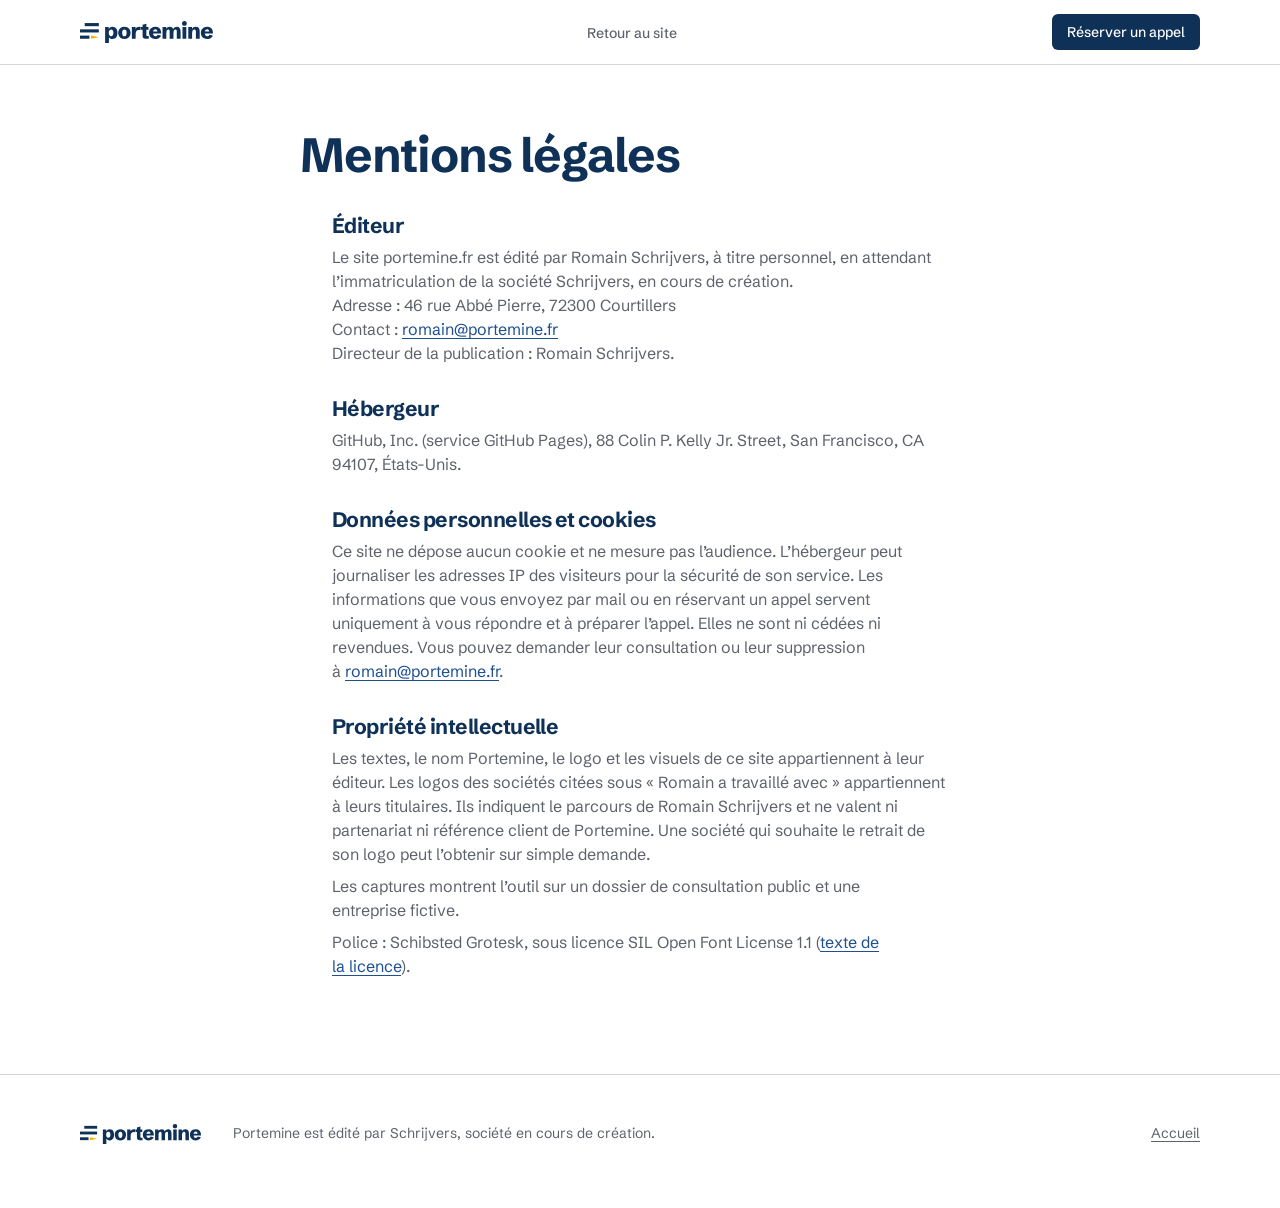
==== mentions-legales.html @ 98c04194 "Site portemine.fr, première version (T-063, D-0034)" ====
<!doctype html>
<html lang="fr" data-theme="clair">
<head>
<meta charset="utf-8">
<meta name="viewport" content="width=device-width, initial-scale=1, viewport-fit=cover">
<title>Mentions légales · Portemine</title>
<meta name="robots" content="noindex">
<link rel="icon" href="favicon.svg" type="image/svg+xml">
<link rel="icon" href="favicon.ico" sizes="any">
<link rel="stylesheet" href="jetons.css">
<link rel="stylesheet" href="site.css">
</head>
<body>
<!-- À valider par l'avocat (T-063). Mis en ligne avant relecture, sur décision de Romain (2026-10-26). -->

<header class="barre">
  <div class="barre-dedans">
    <a href="index.html" class="marque-lien" aria-label="Portemine, accueil"><img src="logo/logo-horizontal-clair.svg" alt="Portemine" width="132" height="24"></a>
    <nav aria-label="Retour"><ul><li><a href="index.html">Retour au site</a></li></ul></nav>
    <a class="bouton principal petit" href="mailto:romain@portemine.fr?subject=Appel%20de%2030%20minutes%20sur%20Portemine">Réserver un appel</a>
  </div>
</header>

<main class="texte-legal">
  <h1>Mentions légales</h1>

  <section>
    <h2 class="h-legal">Éditeur</h2>
    <p>Le site portemine.fr est édité par Romain Schrijvers, à titre personnel, en attendant l’immatriculation de la société Schrijvers, en cours de création.<br>
    Adresse&nbsp;: 46 rue Abbé Pierre, 72300 Courtillers<br>
    Contact&nbsp;: <a href="mailto:romain@portemine.fr">romain@portemine.fr</a><br>
    Directeur de la publication&nbsp;: Romain Schrijvers.</p>
  </section>

  <section>
    <h2 class="h-legal">Hébergeur</h2>
    <p>GitHub, Inc. (service GitHub Pages), 88 Colin P. Kelly Jr. Street, San Francisco, CA 94107, États-Unis.</p>
  </section>

  <section>
    <h2 class="h-legal">Données personnelles et cookies</h2>
    <p>Ce site ne dépose aucun cookie et ne mesure pas l’audience. L’hébergeur peut journaliser les adresses IP des visiteurs pour la sécurité de son service. Les informations que vous envoyez par mail ou en réservant un appel servent uniquement à vous répondre et à préparer l’appel. Elles ne sont ni cédées ni revendues. Vous pouvez demander leur consultation ou leur suppression à <a href="mailto:romain@portemine.fr">romain@portemine.fr</a>.</p>
  </section>

  <section>
    <h2 class="h-legal">Propriété intellectuelle</h2>
    <p>Les textes, le nom Portemine, le logo et les visuels de ce site appartiennent à leur éditeur. Les logos des sociétés citées sous «&nbsp;Romain a travaillé avec&nbsp;» appartiennent à leurs titulaires. Ils indiquent le parcours de Romain Schrijvers et ne valent ni partenariat ni référence client de Portemine. Une société qui souhaite le retrait de son logo peut l’obtenir sur simple demande.</p>
    <p>Les captures montrent l’outil sur un dossier de consultation public et une entreprise fictive.</p>
    <p>Police&nbsp;: Schibsted Grotesk, sous licence SIL Open Font License&nbsp;1.1 (<a href="polices/OFL.txt">texte de la licence</a>).</p>
  </section>
</main>

<footer class="pied">
  <div class="pied-dedans">
    <img src="logo/logo-horizontal-clair.svg" alt="Portemine" width="110" height="20">
    <p>Portemine est édité par Schrijvers, société en cours de création.</p>
    <ul><li><a href="index.html">Accueil</a></li></ul>
  </div>
</footer>
</body>
</html>
---- jetons.css ----
/* Généré par marque/jetons/construire.py depuis jetons.json. Ne pas modifier à la main. */
:root {
  color-scheme: light;
  --palette-prusse: #0F3157;
  --palette-prusse-profond: #0A2442;
  --palette-renvoi: #7FA6D6;
  --palette-brume: #A8BDD6;
  --palette-mine: #F2B300;
  --palette-surligneur: #FFE7A0;
  --palette-blanc: #FFFFFF;
  --palette-calque: #EEF1F4;
  --palette-filet: #D3D7DC;
  --palette-graphite: #23262B;
  --palette-graphite-2: #5E636B;

  --papier: #FFFFFF;
  --calque: #EEF1F4;
  --surface: #FFFFFF;
  --encre: #23262B;
  --encre-2: #5E636B;
  --tirage: #0F3157;
  --tirage-survol: #0A2442;
  --sur-tirage: #FFFFFF;
  --lien: #1D4F91;
  --lavis: #E1EBF6;
  --trait: #D3D7DC;
  --trait-fort: #7D838C;
  --renvoi: #5A84BC;
  --mine: #F2B300;
  --surligneur: #FFE7A0;
  --sur-surligneur: #23262B;
  --critique: #B42318;
  --critique-fond: #FCEAE8;
  --attention: #A04A00;
  --attention-fond: #FDEFE3;
  --valide: #1F6B48;
  --valide-fond: #E4F2EA;
  --ombre-fragment: 0 1px 2px rgba(35, 38, 43, 0.08), 0 24px 64px rgba(35, 38, 43, 0.14);
  --ombre-levee: 0 2px 4px rgba(35, 38, 43, 0.10), 0 32px 80px rgba(35, 38, 43, 0.22);

  --police-titre: "Schibsted Grotesk", "Helvetica Neue", Arial, sans-serif;
  --police-texte: "Schibsted Grotesk", "Helvetica Neue", Arial, sans-serif;
  --graisse-texte: 400;
  --graisse-appui: 500;
  --graisse-titre: 700;
  --graisse-marque: 800;
  --taille-xs: 12px;
  --taille-s: 14px;
  --taille-m: 16px;
  --taille-l: 21px;
  --taille-xl: 24px;
  --taille-2xl: 36px;
  --taille-3xl: 48px;
  --taille-4xl: 72px;
  --taille-5xl: 128px;
  --interligne-affiche: 1.0;
  --interligne-titre: 1.1;
  --interligne-compact: 1.35;
  --interligne-texte: 1.5;
  --approche-affiche: -0.04em;
  --approche-titre: -0.025em;
  --approche-marque: -0.035em;
  --mesure: 68ch;
  --espace-1: 4px;
  --espace-2: 8px;
  --espace-3: 12px;
  --espace-4: 16px;
  --espace-5: 24px;
  --espace-6: 32px;
  --espace-7: 48px;
  --espace-8: 64px;
  --espace-9: 96px;
  --page-largeur: 1120px;
  --page-gouttiere: 24px;
  --page-marge: 16px;
  --page-colonnes: 12;
  --epaisseur-fin: 1px;
  --epaisseur-moyen: 2px;
  --epaisseur-fort: 3px;
  --rayon-aucun: 0px;
  --rayon-controle: 6px;
  --rayon-fragment: 14px;
  --rayon-pilule: 999px;
  --motif-renvoi-coude: 12px;
  --motif-renvoi-pastille: 8px;
  --motif-renvoi-section: 64px;
  --motif-lignes-pas: 2;
  --motif-lignes-alinea: 1.5;
  --duree-instant: 100ms;
  --duree-court: 160ms;
  --duree-moyen: 240ms;
  --duree-long: 400ms;
  --duree-trace: 800ms;
  --duree-decalage: 80ms;
  --courbe-pose: cubic-bezier(0.2, 0, 0, 1);
  --courbe-levee: cubic-bezier(0.4, 0, 1, 1);
  --courbe-trace: cubic-bezier(0, 0, 1, 1);
}

/* Version marque : thème sombre du système, sauf choix explicite de la version claire. */
@media (prefers-color-scheme: dark) {
  :root:not([data-theme="light"]):not([data-theme="clair"]) {
    color-scheme: dark;
    --papier: #0F3157;
    --calque: #0A2442;
    --surface: #15406E;
    --encre: #FFFFFF;
    --encre-2: #A8BDD6;
    --tirage: #FFFFFF;
    --tirage-survol: #D7E5F3;
    --sur-tirage: #0F3157;
    --lien: #9FC0E8;
    --lavis: #1B4A7C;
    --trait: #2A5280;
    --trait-fort: #6E8DB5;
    --renvoi: #7FA6D6;
    --mine: #F2B300;
    --surligneur: #FFE7A0;
    --sur-surligneur: #23262B;
    --critique: #FFA39A;
    --critique-fond: #4A2236;
    --attention: #FFB680;
    --attention-fond: #45302E;
    --valide: #86D9AB;
    --valide-fond: #124541;
    --ombre-fragment: inset 0 1px 0 rgba(255, 255, 255, 0.4), 0 2px 4px rgba(5, 18, 36, 0.25), 0 24px 60px rgba(5, 18, 36, 0.45);
    --ombre-levee: inset 0 1px 0 rgba(255, 255, 255, 0.4), 0 4px 8px rgba(5, 18, 36, 0.3), 0 40px 90px rgba(5, 18, 36, 0.55);
  }
}

/* Version forcée sur la page ou sur un bloc (bannière, fiche blanche posée sur le bleu). */
:root[data-theme="dark"], [data-theme="marque"] {
  color-scheme: dark;
  --papier: #0F3157;
  --calque: #0A2442;
  --surface: #15406E;
  --encre: #FFFFFF;
  --encre-2: #A8BDD6;
  --tirage: #FFFFFF;
  --tirage-survol: #D7E5F3;
  --sur-tirage: #0F3157;
  --lien: #9FC0E8;
  --lavis: #1B4A7C;
  --trait: #2A5280;
  --trait-fort: #6E8DB5;
  --renvoi: #7FA6D6;
  --mine: #F2B300;
  --surligneur: #FFE7A0;
  --sur-surligneur: #23262B;
  --critique: #FFA39A;
  --critique-fond: #4A2236;
  --attention: #FFB680;
  --attention-fond: #45302E;
  --valide: #86D9AB;
  --valide-fond: #124541;
  --ombre-fragment: inset 0 1px 0 rgba(255, 255, 255, 0.4), 0 2px 4px rgba(5, 18, 36, 0.25), 0 24px 60px rgba(5, 18, 36, 0.45);
  --ombre-levee: inset 0 1px 0 rgba(255, 255, 255, 0.4), 0 4px 8px rgba(5, 18, 36, 0.3), 0 40px 90px rgba(5, 18, 36, 0.55);
}

[data-theme="clair"] {
  color-scheme: light;
  --papier: #FFFFFF;
  --calque: #EEF1F4;
  --surface: #FFFFFF;
  --encre: #23262B;
  --encre-2: #5E636B;
  --tirage: #0F3157;
  --tirage-survol: #0A2442;
  --sur-tirage: #FFFFFF;
  --lien: #1D4F91;
  --lavis: #E1EBF6;
  --trait: #D3D7DC;
  --trait-fort: #7D838C;
  --renvoi: #5A84BC;
  --mine: #F2B300;
  --surligneur: #FFE7A0;
  --sur-surligneur: #23262B;
  --critique: #B42318;
  --critique-fond: #FCEAE8;
  --attention: #A04A00;
  --attention-fond: #FDEFE3;
  --valide: #1F6B48;
  --valide-fond: #E4F2EA;
  --ombre-fragment: 0 1px 2px rgba(35, 38, 43, 0.08), 0 24px 64px rgba(35, 38, 43, 0.14);
  --ombre-levee: 0 2px 4px rgba(35, 38, 43, 0.10), 0 32px 80px rgba(35, 38, 43, 0.22);
}

@media (prefers-reduced-motion: reduce) {
  :root {
    --duree-instant: 0ms;
    --duree-court: 0ms;
    --duree-moyen: 0ms;
    --duree-long: 0ms;
    --duree-trace: 0ms;
    --duree-decalage: 0ms;
  }
}

/* Alias v1, temporaires. Alias CSS temporaires pour les fichiers encore en v1 (scènes vidéo, relecture vidéo, logo/planche.html, modeles/linkedin, modeles/video). `sur-signal` et `approche-societe`, sans usage, sont retirés. apercu.html est migré (T-038) : ses deux alias propres (interligne-mono, rayon-leger) sont retirés. À supprimer quand T-039 et T-040 auront migré le reste. Aucun nouveau support ne doit les utiliser. */
:root {
  --signal: var(--mine);
  --beton: var(--trait-fort);
  --largeur-titre: 100%;
  --approche-cartouche: 0.08em;
  --interligne-serre: var(--interligne-titre);
}
---- site.css ----
/* Site portemine.fr (T-063, D-0034). Une page, version claire, sections « marque » en bleu de Prusse.
   Toutes les couleurs, tailles, espaces, rayons, ombres et durées viennent de jetons.css.
   Mouvement : la scène d'ouverture se joue une fois au chargement ; le reste répond au survol ou au clic. */

@font-face { font-family: "Schibsted Grotesk"; src: url("polices/schibsted-grotesk-variable.woff2") format("woff2"); font-weight: 400 900; font-style: normal; font-display: swap; }

* { box-sizing: border-box; }
html, body { overflow-x: clip; }
html { scroll-behavior: smooth; scroll-padding-top: 80px; -webkit-text-size-adjust: 100%; }
@media (prefers-reduced-motion: reduce) { html { scroll-behavior: auto; } }
body {
  margin: 0; background: var(--papier); color: var(--encre);
  font-family: var(--police-texte); font-size: var(--taille-m); line-height: var(--interligne-texte);
  -webkit-font-smoothing: antialiased; text-rendering: optimizeLegibility;
}
h1, h2, h3 { font-family: var(--police-titre); font-weight: var(--graisse-titre); color: var(--tirage); margin: 0; text-wrap: balance; }
h2 { font-size: clamp(32px, 4.6vw, var(--taille-3xl)); line-height: var(--interligne-titre); letter-spacing: var(--approche-titre); }
h3 { font-size: var(--taille-l); line-height: var(--interligne-titre); letter-spacing: var(--approche-titre); }
p { margin: 0; text-wrap: pretty; }
a { color: var(--lien); text-underline-offset: 3px; }
img { max-width: 100%; }
:focus-visible { outline: var(--epaisseur-moyen) solid var(--lien); outline-offset: 3px; border-radius: 2px; }
::selection { background: var(--surligneur); color: var(--sur-surligneur); }

.evitement { position: absolute; left: var(--espace-4); top: -100px; z-index: 30; background: var(--tirage); color: var(--sur-tirage); padding: var(--espace-3) var(--espace-4); border-radius: var(--rayon-controle); }
.evitement:focus { top: var(--espace-3); }

.chapeau { font-size: var(--taille-l); line-height: var(--interligne-compact); color: var(--encre-2); max-width: 46ch; }
.legende { font-size: var(--taille-s); line-height: var(--interligne-compact); color: var(--encre-2); max-width: var(--mesure); }
.a-confirmer { background: var(--surligneur); color: var(--sur-surligneur); box-shadow: inset 0 calc(-1 * var(--epaisseur-fort)) 0 var(--mine); padding: 0 4px; white-space: nowrap; font-weight: var(--graisse-appui); }
.puce { display: inline-block; border-radius: var(--rayon-pilule); background: var(--lavis); color: var(--lien); font-size: var(--taille-s); font-weight: var(--graisse-appui); padding: 4px 12px; line-height: var(--interligne-compact); white-space: nowrap; }

/* Boutons */
.bouton {
  display: inline-flex; align-items: center; gap: var(--espace-2);
  font: var(--graisse-appui) var(--taille-m)/1 var(--police-texte); text-decoration: none;
  border-radius: var(--rayon-controle); padding: 15px 22px; cursor: pointer; border: var(--epaisseur-fin) solid transparent;
  transition: background-color var(--duree-court) var(--courbe-pose), border-color var(--duree-court) var(--courbe-pose), transform var(--duree-court) var(--courbe-pose);
}
.bouton:active { transform: translateY(1px); }
.bouton.principal { background: var(--tirage); color: var(--sur-tirage); }
.bouton.principal:hover { background: var(--tirage-survol); }
.bouton.second { background: transparent; color: var(--tirage); border-color: var(--trait-fort); }
.bouton.second:hover { border-color: var(--tirage); }
.bouton.petit { font-size: var(--taille-s); padding: 10px 14px; }
.bouton.grand { font-size: var(--taille-l); padding: 20px 30px; }
.bouton .icone { width: 14px; height: 14px; fill: currentColor; }
.bouton .duree { color: var(--encre-2); font-variant-numeric: tabular-nums; }

/* Barre */
.barre { position: sticky; top: 0; z-index: 20; background: color-mix(in srgb, var(--papier) 92%, transparent); backdrop-filter: saturate(1.4) blur(12px); -webkit-backdrop-filter: saturate(1.4) blur(12px); border-bottom: var(--epaisseur-fin) solid var(--trait); }
.barre-dedans { max-width: calc(var(--page-largeur) + 2 * var(--espace-6)); margin: 0 auto; padding: 0 var(--espace-6); display: flex; align-items: center; gap: var(--espace-6); min-height: 64px; }
.marque-lien { display: block; flex: none; }
.marque-lien img { display: block; height: 22px; width: auto; }
.barre nav { flex: 1; }
.barre nav ul { list-style: none; margin: 0; padding: 0; display: flex; justify-content: center; gap: var(--espace-6); }
.barre nav a { font-size: var(--taille-s); font-weight: var(--graisse-appui); color: var(--encre-2); text-decoration: none; padding-block: var(--espace-3); transition: color var(--duree-court) var(--courbe-pose); }
.barre nav a:hover { color: var(--tirage); }
@media (max-width: 820px) {
  .barre nav { display: none; }
  .barre-dedans { justify-content: space-between; padding: 0 var(--page-marge); min-height: 56px; }
}

/* Mise en page */
main > section { padding-inline: var(--espace-6); }
@media (max-width: 640px) { main > section { padding-inline: var(--page-marge); } }
.bloc { max-width: calc(var(--page-largeur) + 2 * var(--espace-6)); margin: 0 auto; padding-block: var(--espace-9); display: grid; gap: var(--espace-8); }
.tete { display: grid; gap: var(--espace-4); }
.tete .ouvre { display: block; width: 64px; height: 8px; margin-bottom: var(--espace-2); }
.surtitre { font-size: var(--taille-s); font-weight: var(--graisse-appui); color: var(--encre-2); letter-spacing: 0.01em; }

/* Ouverture */
.ouverture {
  max-width: calc(var(--page-largeur) + 2 * var(--espace-6)); margin: 0 auto;
  display: grid; grid-template-columns: minmax(0, 1.08fr) minmax(0, 1fr); gap: var(--espace-8); align-items: center;
  padding-block: var(--espace-9) var(--espace-9); min-height: min(820px, calc(100svh - 64px));
}
.ouverture-texte { display: grid; gap: var(--espace-5); justify-items: start; }
.ouverture h1 { font-size: clamp(44px, 6.6vw, var(--taille-4xl) + 4px); line-height: var(--interligne-affiche); letter-spacing: var(--approche-affiche); max-width: 12ch; }
.ouverture .chapeau { max-width: 40ch; }
.actions { display: flex; flex-wrap: wrap; gap: var(--espace-3); align-items: center; margin-top: var(--espace-3); }
.note { font-size: var(--taille-s); color: var(--encre-2); }
@media (max-width: 900px) {
  .ouverture { grid-template-columns: 1fr; gap: var(--espace-7); padding-block: var(--espace-7) var(--espace-8); min-height: 0; }
}

/* La scène posée : deux feuilles, un renvoi tracé par site.js entre la phrase du mémoire et sa source. */
.pose { position: relative; margin: 0; padding: var(--espace-6) 0 var(--espace-4); display: grid; }
.pose::before { content: ""; position: absolute; inset: -12% -20% -14% -6%; z-index: -1; background: radial-gradient(closest-side at 62% 44%, var(--lavis) 0%, color-mix(in srgb, var(--calque) 70%, transparent) 55%, transparent 100%); pointer-events: none; }
.feuille { background: var(--surface); border-radius: var(--rayon-fragment); box-shadow: var(--ombre-fragment); padding: var(--espace-5); display: grid; gap: var(--espace-3); font-size: var(--taille-s); line-height: var(--interligne-texte); color: var(--encre); }
.feuille-tete { display: flex; justify-content: space-between; gap: var(--espace-3); font-size: var(--taille-xs); font-weight: var(--graisse-appui); color: var(--encre-2); padding-bottom: var(--espace-3); border-bottom: var(--epaisseur-fin) solid var(--trait); }
.feuille-titre { font-weight: var(--graisse-titre); color: var(--tirage); }
.feuille .lignes { display: grid; gap: 9px; padding-top: var(--espace-1); }
.feuille .lignes i { display: block; height: 7px; border-radius: 1px; background: var(--trait); }
.cctp { width: 80%; justify-self: end; padding-bottom: var(--espace-7); }
.cctp .source { justify-self: end; margin-right: var(--espace-2); }
.memoire { width: 72%; margin-top: -28px; position: relative; z-index: 1; box-shadow: var(--ombre-levee); }
.exigence { background: linear-gradient(var(--lavis), var(--lavis)) no-repeat 0 0 / 100% 100%; box-decoration-break: clone; -webkit-box-decoration-break: clone; padding: 1px 2px; border-radius: 2px; }
.phrase { font-weight: var(--graisse-appui); }
.renvoi { position: absolute; inset: 0; width: 100%; height: 100%; overflow: visible; pointer-events: none; z-index: 2; }
.renvoi .trait { fill: none; stroke: var(--renvoi); stroke-width: var(--epaisseur-moyen); stroke-linejoin: round; }
.renvoi .depart { fill: var(--renvoi); }
@media (max-width: 520px) {
  .cctp { width: 88%; }
  .memoire { width: 74%; margin-top: -6px; }
  .cctp { padding-bottom: var(--espace-5); }
  .feuille { padding: var(--espace-4); }
}

/* Une fois : la feuille se pose, l'exigence se surligne, le renvoi se trace, la source et [À CONFIRMER] apparaissent. */
.pose.joue .feuille { animation: poser var(--duree-long) var(--courbe-pose) both; }
.pose.joue .memoire { animation-delay: 160ms; }
.pose.joue .exigence { animation: lavis 520ms var(--courbe-pose) 480ms both; }
.pose.joue .depart { animation: apparaitre var(--duree-moyen) var(--courbe-pose) 1000ms both; }
.pose.joue .trait { stroke-dasharray: 1; animation: tracer var(--duree-trace) var(--courbe-trace) 1080ms both; }
.pose.joue .source { animation: apparaitre var(--duree-moyen) var(--courbe-pose) 1820ms both; }
.pose.joue .a-confirmer { animation: surligner 420ms var(--courbe-pose) 2100ms both; }
@keyframes poser { from { transform: translateY(var(--espace-4)); opacity: 0; } to { transform: none; opacity: 1; } }
@keyframes apparaitre { from { opacity: 0; } to { opacity: 1; } }
@keyframes tracer { from { stroke-dashoffset: 1; } to { stroke-dashoffset: 0; } }
@keyframes lavis { from { background-size: 0% 100%; } to { background-size: 100% 100%; } }
@keyframes surligner { from { background-color: transparent; box-shadow: inset 0 0 0 var(--mine); } to { background-color: var(--surligneur); box-shadow: inset 0 calc(-1 * var(--epaisseur-fort)) 0 var(--mine); } }
@media (prefers-reduced-motion: reduce) { .pose.joue * { animation: none !important; } }

/* Trois temps */
.temps { list-style: none; margin: 0; padding: 0; display: grid; gap: var(--espace-9); }
.temps-rang { display: grid; grid-template-columns: minmax(0, 4fr) minmax(0, 7fr); gap: var(--espace-8); align-items: center; }
.temps-rang:nth-child(even) { grid-template-columns: minmax(0, 7fr) minmax(0, 4fr); }
.temps-rang:nth-child(even) .temps-texte { order: 2; }
.temps-texte { display: grid; gap: var(--espace-3); align-content: center; }
.temps-texte p { color: var(--encre-2); max-width: 40ch; }
.temps-texte h3 { font-size: clamp(24px, 2.6vw, var(--taille-2xl)); }
.numero { font-size: var(--taille-s); font-weight: var(--graisse-appui); color: var(--renvoi); font-variant-numeric: tabular-nums; }
@media (max-width: 900px) {
  .temps { gap: var(--espace-8); }
  .temps-rang, .temps-rang:nth-child(even) { grid-template-columns: 1fr; gap: var(--espace-5); }
  .temps-rang:nth-child(even) .temps-texte { order: 0; }
}

.scene { margin: 0; padding: var(--espace-7) var(--espace-6); border-radius: var(--rayon-fragment); display: grid; gap: var(--espace-4); color: var(--encre); overflow: hidden; }
.sur-calque { background: var(--calque); }
.eclaire { background: radial-gradient(120% 140% at 85% 0%, var(--surface) 0%, var(--papier) 45%, var(--calque) 100%); }
.fragment { position: relative; transition: transform var(--duree-moyen) var(--courbe-pose); }
.fragment > img { display: block; width: 100%; height: auto; border-radius: var(--rayon-fragment); box-shadow: var(--ombre-fragment); }
.fragment::after { content: ""; position: absolute; inset: 0; border-radius: var(--rayon-fragment); box-shadow: var(--ombre-levee); opacity: 0; transition: opacity var(--duree-moyen) var(--courbe-pose); pointer-events: none; }
.scene:hover .fragment { transform: translateY(-4px); }
.scene:hover .fragment::after { opacity: 1; }
.etiquette-sous { font-size: var(--taille-s); font-weight: var(--graisse-appui); color: var(--encre-2); }
@media (max-width: 640px) { .scene { padding: var(--espace-5) var(--espace-3); } }

.delais { list-style: none; margin: 0; padding: 0; display: grid; gap: var(--espace-2); }
.delais li { display: flex; justify-content: space-between; align-items: center; gap: var(--espace-3); padding-top: var(--espace-2); border-top: var(--epaisseur-fin) solid var(--trait); }
.delais .exigence { font-size: var(--taille-l); font-weight: var(--graisse-titre); color: var(--tirage); }

/* Résultats mis en page */
.defile { overflow-x: auto; }
.planning { border-collapse: collapse; width: 100%; font-size: var(--taille-xs); line-height: var(--interligne-compact); }
.planning th, .planning td { text-align: left; padding: var(--espace-2) var(--espace-2) var(--espace-2) 0; border-top: var(--epaisseur-fin) solid var(--trait); vertical-align: top; }
.planning thead th { border-top: 0; font-weight: var(--graisse-appui); color: var(--encre-2); }
.planning tbody th { font-weight: var(--graisse-appui); }
.planning .a-confirmer { font-weight: var(--graisse-texte); }
.charge { margin: 0; padding: 0; list-style: none; display: grid; gap: var(--espace-1); font-size: var(--taille-s); }
.charge li { padding-left: var(--espace-5); position: relative; }
.charge li::before { content: ""; position: absolute; left: 2px; top: 0.45em; width: 10px; height: 10px; border: var(--epaisseur-moyen) solid var(--trait-fort); border-radius: 2px; }
.citations { margin: 0; padding: 0; list-style: none; display: grid; }
.citations li { display: grid; grid-template-columns: auto minmax(0, 1fr); gap: var(--espace-3); align-items: baseline; padding: var(--espace-2) 0; border-top: var(--epaisseur-fin) solid var(--trait); font-size: var(--taille-s); }
.citations .puce { font-size: var(--taille-xs); padding: 2px 10px; }
@media (max-width: 520px) { .citations li { grid-template-columns: 1fr; gap: var(--espace-1); } .citations .puce { justify-self: start; } }

/* Votre équipe */
.vos-equipes { background: var(--calque); }
.vos-equipes-dedans { max-width: var(--page-largeur); margin: 0 auto; padding-block: var(--espace-9); display: grid; gap: var(--espace-8); }
.equipe-grille { display: grid; grid-template-columns: minmax(0, 5fr) minmax(0, 6fr); gap: var(--espace-8); align-items: start; }
.equipe-etapes { list-style: none; margin: 0; padding: 0; display: grid; }
.equipe-etapes li { display: grid; gap: var(--espace-1); padding-block: var(--espace-5); border-top: var(--epaisseur-fin) solid var(--trait); }
.equipe-etapes li:last-child { border-bottom: var(--epaisseur-fin) solid var(--trait); }
.equipe-etapes p { color: var(--encre-2); max-width: 44ch; }
.equipe-visuel { margin: 0; display: grid; gap: var(--espace-4); }
.affectations ul { list-style: none; margin: 0; padding: 0; display: grid; }
.affectations li { display: flex; justify-content: space-between; flex-wrap: wrap; gap: var(--espace-1) var(--espace-3); padding: var(--espace-2) 0; border-top: var(--epaisseur-fin) solid var(--trait); }
.affectations .poste { color: var(--encre-2); }
.affectations .nom-personne { font-weight: var(--graisse-appui); }
.affectations em { font-style: normal; font-weight: var(--graisse-texte); color: var(--encre-2); }
.affectations .feuille-tete span:last-child { color: var(--valide); }
.organigramme { width: 92%; justify-self: end; }
.organigramme .feuille-tete .puce { font-size: var(--taille-xs); padding: 1px 10px; }
.arbre { display: grid; justify-items: center; padding-block: var(--espace-2); }
.noeud { display: grid; text-align: center; gap: 2px; padding: var(--espace-2) var(--espace-3); border: var(--epaisseur-fin) solid var(--trait-fort); border-radius: var(--rayon-controle); background: var(--surface); font-size: var(--taille-xs); line-height: var(--interligne-compact); min-width: 0; }
.noeud b { font-size: var(--taille-s); font-weight: var(--graisse-appui); color: var(--tirage); }
.noeud span { color: var(--encre-2); }
.noeud.haut { border-color: var(--tirage); }
.branches { width: 50%; height: 24px; border: var(--epaisseur-moyen) solid var(--renvoi); border-bottom: 0; border-radius: 12px 12px 0 0; position: relative; margin-top: 12px; }
.branches::before { content: ""; position: absolute; left: 50%; top: -14px; height: 12px; border-left: var(--epaisseur-moyen) solid var(--renvoi); transform: translateX(-1px); }
.noeuds-bas { display: grid; grid-template-columns: 1fr 1fr; gap: var(--espace-3); width: 100%; }
.extrait { width: 86%; font-size: var(--taille-s); }
.extrait b { font-weight: var(--graisse-titre); }
.extrait .puce { justify-self: start; font-size: var(--taille-xs); white-space: normal; }
.vos-equipes { padding-inline: var(--espace-6); }
@media (max-width: 900px) { .equipe-grille { grid-template-columns: 1fr; gap: var(--espace-6); } .vos-equipes-dedans { padding-block: var(--espace-8); } }
@media (max-width: 640px) { .vos-equipes { padding-inline: var(--page-marge); } }
@media (max-width: 520px) { .organigramme, .extrait { width: 100%; } }

/* Résultats (suite) */
.resultat { gap: var(--espace-3); }
.resultat-titre { display: flex; align-items: center; gap: var(--espace-2); font-weight: var(--graisse-titre); font-size: var(--taille-m); }
.resultat-titre.critique { color: var(--critique); }
.resultat-titre svg { width: 18px; height: 18px; flex: none; fill: none; stroke: currentColor; stroke-width: 2; stroke-linecap: round; stroke-linejoin: round; }
.resultat-groupe { font-weight: var(--graisse-appui); color: var(--tirage); padding-top: var(--espace-1); }
.resultat-liste { margin: 0; padding: 0; list-style: none; display: grid; }
.resultat-liste li { padding: var(--espace-2) 0 var(--espace-2) var(--espace-5); border-top: var(--epaisseur-fin) solid var(--trait); position: relative; }
.resultat-liste li::before { content: ""; position: absolute; left: 4px; top: calc(var(--espace-2) + 0.55em); width: 6px; height: 6px; border-radius: 50%; background: var(--critique); }
.resultat-table { border-collapse: collapse; width: 100%; }
.resultat-table th, .resultat-table td { text-align: left; font-weight: var(--graisse-texte); padding: var(--espace-2) 0; border-top: var(--epaisseur-fin) solid var(--trait); vertical-align: baseline; }
.resultat-table td { text-align: right; padding-left: var(--espace-3); }
.fragment.feuille { box-shadow: var(--ombre-fragment); }
.exigences { border-collapse: collapse; width: 100%; font-size: var(--taille-xs); line-height: var(--interligne-compact); }
.exigences th { text-align: left; font-weight: var(--graisse-appui); color: var(--encre-2); padding: 0 var(--espace-3) var(--espace-2) 0; }
.exigences td { padding: var(--espace-3) var(--espace-3) var(--espace-3) 0; border-top: var(--epaisseur-fin) solid var(--trait); vertical-align: top; }
.exigences td:nth-child(2) { font-size: var(--taille-s); }
.exigences td:last-child, .exigences th:last-child { padding-right: 0; text-align: right; }
.exigences .puce { font-size: var(--taille-xs); padding: 2px 10px; }
.type { display: inline-block; font-size: var(--taille-xs); font-weight: var(--graisse-appui); padding: 2px 8px; border-radius: var(--rayon-controle); white-space: nowrap; }
.type.juridique { background: var(--valide-fond); color: var(--valide); }
.type.admin { background: var(--calque); color: var(--encre-2); }
.type.securite { background: var(--critique-fond); color: var(--critique); }
@media (max-width: 520px) { .exigences th:first-child, .exigences td:first-child { display: none; } }

/* Limites */
.limites { list-style: none; margin: 0; padding: 0; display: grid; grid-template-columns: repeat(2, minmax(0, 1fr)); border-top: var(--epaisseur-fin) solid var(--trait); }
.limites li { display: grid; gap: var(--espace-2); padding: var(--espace-6) var(--espace-6) var(--espace-6) 0; border-bottom: var(--epaisseur-fin) solid var(--trait); }
.limites li:nth-child(odd) { border-right: var(--epaisseur-fin) solid var(--trait); }
.limites li:nth-child(even) { padding-left: var(--espace-6); }
.limites p { color: var(--encre-2); max-width: 40ch; }
@media (max-width: 720px) {
  .limites { grid-template-columns: 1fr; }
  .limites li, .limites li:nth-child(even) { padding: var(--espace-5) 0; border-right: 0 !important; }
}

/* Vos documents */
.documents { background: var(--papier); color: var(--encre); background-image: radial-gradient(90% 120% at 90% 0%, var(--surface) 0%, transparent 60%); }
.documents-dedans { max-width: var(--page-largeur); margin: 0 auto; padding-block: var(--espace-9); display: grid; grid-template-columns: minmax(0, 5fr) minmax(0, 6fr); gap: var(--espace-8); align-items: start; }
.documents .chapeau { color: var(--encre-2); }
.garanties { margin: 0; display: grid; }
.garanties > div { display: grid; gap: var(--espace-1); padding-block: var(--espace-5); border-bottom: var(--epaisseur-fin) solid var(--trait); }
.garanties > div:first-child { border-top: var(--epaisseur-fin) solid var(--trait); }
.garanties dt { font-size: var(--taille-l); font-weight: var(--graisse-titre); letter-spacing: var(--approche-titre); color: var(--encre); }
.garanties dd { margin: 0; color: var(--encre-2); }
@media (max-width: 900px) { .documents-dedans { grid-template-columns: 1fr; gap: var(--espace-6); padding-block: var(--espace-8); } }

/* Équipe */
.personnes { display: grid; grid-template-columns: repeat(2, minmax(0, 1fr)); gap: var(--espace-6); }
.personne { display: grid; grid-template-columns: 168px minmax(0, 1fr); gap: var(--espace-5); align-items: start; }
.portrait { aspect-ratio: 1; border-radius: var(--rayon-fragment); background: var(--calque); overflow: hidden; display: flex; align-items: flex-end; }
.portrait img { display: block; width: 100%; height: auto; }
.personne-texte { display: grid; gap: var(--espace-2); }
.personne-texte p:not(.role) { color: var(--encre-2); font-size: var(--taille-s); line-height: var(--interligne-texte); }
.role { font-size: var(--taille-s); font-weight: var(--graisse-appui); color: var(--renvoi); }
@media (max-width: 960px) { .personnes { grid-template-columns: 1fr; gap: var(--espace-7); } }
@media (max-width: 520px) { .personne { grid-template-columns: 112px minmax(0, 1fr); gap: var(--espace-4); } }

/* Bandeau « Romain a travaillé avec » : repris du site perso (src/styles/sections/trust.css,
   TrustMarquee.tsx). Bande de 96 px entre deux filets, piste dupliquée, boucle linéaire de 55 s,
   fondu en bord, aucun arrêt au survol ; bouton de pause (WCAG 2.2.2) ; rangée fixe sous
   « réduire les animations ». Exception au « rien au défilement » de la charte (D-0034). */
.parcours { padding-block: var(--espace-8); }
.parcours-tete, .parcours-pied { max-width: var(--page-largeur); margin: 0 auto; padding-inline: var(--espace-6); box-sizing: content-box; }
.parcours-titre { font-size: var(--taille-xl); font-weight: var(--graisse-texte); letter-spacing: var(--approche-titre); color: var(--encre); margin-bottom: var(--espace-6); }
.parcours-rail {
  height: 6rem; overflow: hidden; border-block: var(--epaisseur-fin) solid var(--trait);
  -webkit-mask-image: linear-gradient(to right, transparent 0, #000 4rem, #000 calc(100% - 4rem), transparent 100%);
  mask-image: linear-gradient(to right, transparent 0, #000 4rem, #000 calc(100% - 4rem), transparent 100%);
}
.parcours-piste { display: flex; width: max-content; height: 100%; animation: defiler 55s linear infinite; }
.parcours-logos { display: flex; align-items: center; gap: clamp(3rem, 7vw, 8rem); width: max-content; height: 100%; margin: 0; padding: 0 clamp(2rem, 5vw, 5rem); list-style: none; }
.parcours-logos li { display: flex; align-items: center; justify-content: center; width: 8.5rem; height: 3rem; }
.parcours-logos img { --logo-base: 1.45rem; display: block; width: auto; max-width: 100%; height: calc(var(--logo-base) * var(--logo-echelle, 1)); object-fit: contain; opacity: 0.55; }
/* Hauteur optique normalisée logo par logo (site perso, src/styles/logos.css). */
[data-logo="loreal"] { --logo-echelle: 1; }
[data-logo="provexi"] { --logo-echelle: 0.86; }
[data-logo="parkhouse"] { --logo-echelle: 1.28; }
[data-logo="atexo"] { --logo-echelle: 1.51; }
[data-logo="cea"] { --logo-echelle: 1.68; }
[data-logo="arici"] { --logo-echelle: 1.91; }
[data-logo="socotec"] { --logo-echelle: 1.94; }
/* Sur fond clair : gris par multiplication, le blanc disparaît et les réserves restent lisibles. */
.logo-sur-clair { filter: grayscale(1) contrast(1.15); mix-blend-mode: multiply; }
@keyframes defiler { to { transform: translate3d(-50%, 0, 0); } }
:root[data-mouvement="pause"] .parcours-piste { animation-play-state: paused; }
.parcours-pied { display: flex; flex-wrap: wrap; justify-content: space-between; align-items: baseline; gap: var(--espace-3) var(--espace-6); margin-top: var(--espace-4); }
.bascule-mouvement { padding: 0; border: 0; background: none; color: var(--encre-2); font: var(--graisse-appui) var(--taille-s)/1.5 var(--police-texte); cursor: pointer; }
.bascule-mouvement:hover { color: var(--tirage); text-decoration: underline; text-underline-offset: 0.3em; }
@media (max-width: 899px) {
  .parcours-rail { height: 4.5rem; -webkit-mask-image: linear-gradient(to right, transparent 0, #000 var(--espace-6), #000 calc(100% - var(--espace-6)), transparent 100%); mask-image: linear-gradient(to right, transparent 0, #000 var(--espace-6), #000 calc(100% - var(--espace-6)), transparent 100%); }
  .parcours-logos { gap: var(--espace-6); padding: 0 var(--espace-4); }
  .parcours-logos li { width: 6.5rem; height: 2.25rem; }
  .parcours-logos img { --logo-base: 1.1rem; }
  .parcours-tete, .parcours-pied { padding-inline: var(--page-marge); }
}
@media (prefers-reduced-motion: reduce) {
  .parcours-rail { height: auto; -webkit-mask-image: none; mask-image: none; }
  .parcours-piste { display: block; width: 100%; animation: none; }
  .parcours-piste .parcours-logos:last-child { display: none; }
  .parcours-logos { flex-wrap: wrap; justify-content: center; gap: var(--espace-5) var(--espace-6); width: 100%; padding-block: var(--espace-6); }
  .bascule-mouvement { display: none; }
}

/* Appel */
.appel { background: var(--calque); }
.appel-dedans { max-width: var(--page-largeur); margin: 0 auto; padding-block: var(--espace-9); display: grid; gap: var(--espace-7); }
.appel h2 { font-size: clamp(36px, 5.4vw, var(--taille-4xl)); line-height: var(--interligne-affiche); letter-spacing: var(--approche-affiche); max-width: 16ch; }
.deroule { list-style: none; margin: 0; padding: 0; display: grid; grid-template-columns: repeat(4, minmax(0, 1fr)); gap: var(--espace-6); }
.deroule h3 { font-size: var(--taille-l); }
.deroule p { color: var(--encre-2); }
.deroule li { display: grid; gap: var(--espace-3); align-content: start; padding-top: var(--espace-4); border-top: var(--epaisseur-moyen) solid var(--tirage); }
.deroule p { max-width: 34ch; }
.appel .ou { color: var(--encre-2); font-size: var(--taille-s); margin-left: var(--espace-3); }
@media (max-width: 1000px) { .deroule { grid-template-columns: repeat(2, minmax(0, 1fr)); } }
@media (max-width: 820px) { .deroule { grid-template-columns: 1fr; gap: var(--espace-5); } .appel .ou { margin-left: 0; flex-basis: 100%; } }

/* Pied */
.pied { border-top: var(--epaisseur-fin) solid var(--trait); }
.pied-dedans { max-width: var(--page-largeur); margin: 0 auto; padding: var(--espace-7) var(--espace-6) var(--espace-8); display: flex; flex-wrap: wrap; align-items: center; gap: var(--espace-4) var(--espace-6); font-size: var(--taille-s); color: var(--encre-2); box-sizing: content-box; }
.pied-dedans img { height: 20px; width: auto; display: block; }
.pied-dedans p { flex: 1; min-width: 220px; }
.pied ul { list-style: none; margin: 0; padding: 0; display: flex; flex-wrap: wrap; gap: var(--espace-5); }
.pied a { color: var(--encre-2); }
.pied a:hover { color: var(--tirage); }
@media (max-width: 640px) { .pied-dedans { padding-inline: var(--page-marge); } }

/* Fenêtre du teaser (élément dialog : focus piégé et Échap natifs) */
.fenetre { padding: 0; border: 0; background: transparent; width: min(1120px, calc(100vw - 2 * var(--page-marge))); max-width: none; overflow: visible; }
.fenetre::backdrop { background: color-mix(in srgb, var(--palette-prusse-profond) 88%, transparent); backdrop-filter: blur(6px); }
.fenetre[open] { animation: apparaitre var(--duree-moyen) var(--courbe-pose); }
.fenetre-dedans { position: relative; }
.fenetre video { display: block; width: 100%; height: auto; border-radius: var(--rayon-fragment); background: var(--palette-prusse); box-shadow: var(--ombre-levee); }
.fermer { position: absolute; top: -52px; right: 0; width: 40px; height: 40px; border-radius: 50%; border: var(--epaisseur-fin) solid color-mix(in srgb, var(--palette-blanc) 40%, transparent); background: transparent; color: var(--palette-blanc); cursor: pointer; display: grid; place-items: center; }
.fermer:hover { border-color: var(--palette-blanc); }
.fermer svg { width: 18px; height: 18px; fill: none; stroke: currentColor; stroke-width: 2; stroke-linecap: round; }

/* Mentions légales */
.texte-legal { max-width: calc(var(--mesure) + 2 * var(--espace-6)); margin: 0 auto; padding: var(--espace-8) var(--espace-6) var(--espace-9); display: grid; gap: var(--espace-6); }
.texte-legal h1 { font-size: clamp(36px, 5vw, var(--taille-3xl)); line-height: var(--interligne-titre); letter-spacing: var(--approche-titre); }
.texte-legal section { display: grid; gap: var(--espace-2); }
.texte-legal p, .texte-legal li { color: var(--encre-2); }
@media (max-width: 640px) { .texte-legal { padding-inline: var(--page-marge); } }
.texte-legal .h-legal { font-size: var(--taille-l); line-height: var(--interligne-titre); }

main > .parcours { padding-inline: 0; }
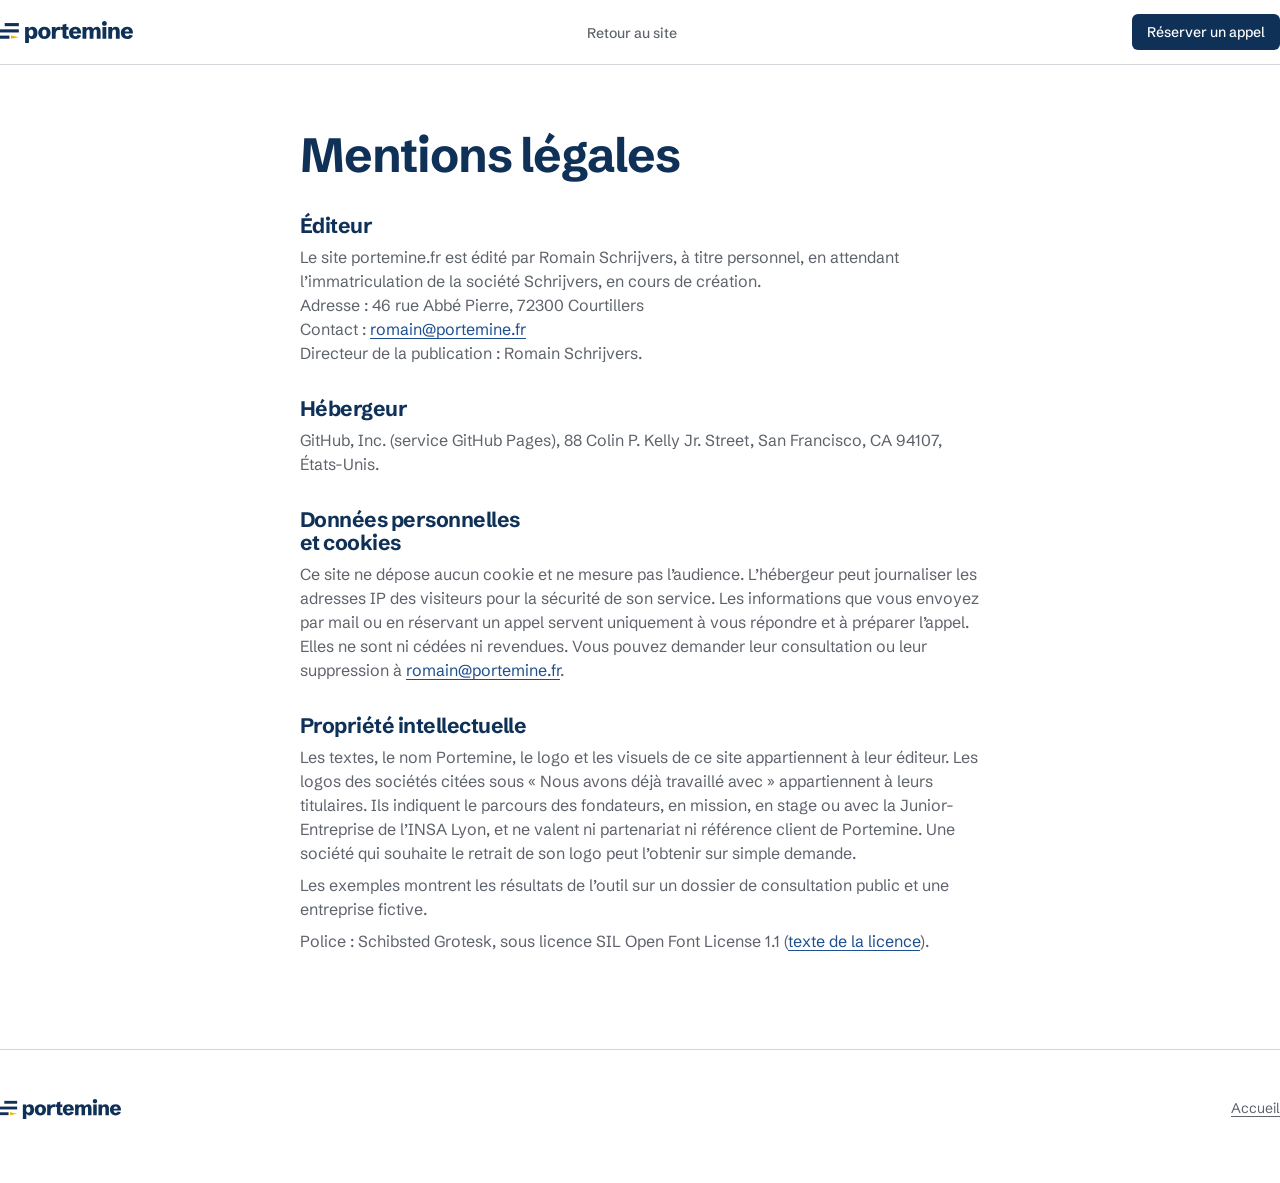
==== commit eed77271: "Site v2 : bibliothèque d'abord, souveraineté et équipe refaites, agenda (T-063, D-0034)" ====
--- a/mentions-legales.html
+++ b/mentions-legales.html
@@ -17,7 +17,7 @@
   <div class="barre-dedans">
     <a href="index.html" class="marque-lien" aria-label="Portemine, accueil"><img src="logo/logo-horizontal-clair.svg" alt="Portemine" width="132" height="24"></a>
     <nav aria-label="Retour"><ul><li><a href="index.html">Retour au site</a></li></ul></nav>
-    <a class="bouton principal petit" href="mailto:romain@portemine.fr?subject=Appel%20de%2030%20minutes%20sur%20Portemine">Réserver un appel</a>
+    <a class="bouton principal petit" href="https://calendar.app.google/WHWJzX2LEHFPZG3t5">Réserver un appel</a>
   </div>
 </header>
 
@@ -44,8 +44,8 @@
 
   <section>
     <h2 class="h-legal">Propriété intellectuelle</h2>
-    <p>Les textes, le nom Portemine, le logo et les visuels de ce site appartiennent à leur éditeur. Les logos des sociétés citées sous «&nbsp;Romain a travaillé avec&nbsp;» appartiennent à leurs titulaires. Ils indiquent le parcours de Romain Schrijvers et ne valent ni partenariat ni référence client de Portemine. Une société qui souhaite le retrait de son logo peut l’obtenir sur simple demande.</p>
-    <p>Les captures montrent l’outil sur un dossier de consultation public et une entreprise fictive.</p>
+    <p>Les textes, le nom Portemine, le logo et les visuels de ce site appartiennent à leur éditeur. Les logos des sociétés citées sous «&nbsp;Nous avons déjà travaillé avec&nbsp;» appartiennent à leurs titulaires. Ils indiquent le parcours des fondateurs, en mission, en stage ou avec la Junior-Entreprise de l’INSA Lyon, et ne valent ni partenariat ni référence client de Portemine. Une société qui souhaite le retrait de son logo peut l’obtenir sur simple demande.</p>
+    <p>Les exemples montrent les résultats de l’outil sur un dossier de consultation public et une entreprise fictive.</p>
     <p>Police&nbsp;: Schibsted Grotesk, sous licence SIL Open Font License&nbsp;1.1 (<a href="polices/OFL.txt">texte de la licence</a>).</p>
   </section>
 </main>
@@ -53,8 +53,7 @@
 <footer class="pied">
   <div class="pied-dedans">
     <img src="logo/logo-horizontal-clair.svg" alt="Portemine" width="110" height="20">
-    <p>Portemine est édité par Schrijvers, société en cours de création.</p>
-    <ul><li><a href="index.html">Accueil</a></li></ul>
+        <ul><li><a href="index.html">Accueil</a></li></ul>
   </div>
 </footer>
 </body>
--- a/site.css
+++ b/site.css
@@ -1,8 +1,16 @@
-/* Site portemine.fr (T-063, D-0034). Une page, version claire, sections « marque » en bleu de Prusse.
-   Toutes les couleurs, tailles, espaces, rayons, ombres et durées viennent de jetons.css.
-   Mouvement : la scène d'ouverture se joue une fois au chargement ; le reste répond au survol ou au clic. */
+/* Site portemine.fr (T-063, D-0034). Toutes les couleurs, tailles, espaces, rayons, ombres et durées
+   viennent de jetons.css. Un seul conteneur (.page) pour toutes les sections : les bords gauches tombent
+   au même endroit partout. Mouvement : armé seulement par html.anime (script en tête), coupé sous
+   prefers-reduced-motion ; état final visible sans script. */
 
 @font-face { font-family: "Schibsted Grotesk"; src: url("polices/schibsted-grotesk-variable.woff2") format("woff2"); font-weight: 400 900; font-style: normal; font-display: swap; }
+
+:root {
+  --gouttiere: max(24px, env(safe-area-inset-left, 0px), env(safe-area-inset-right, 0px));
+  --rythme-section: var(--espace-9);
+  --rythme-groupe: var(--espace-7);
+}
+@media (max-width: 640px) { :root { --gouttiere: max(16px, env(safe-area-inset-left, 0px), env(safe-area-inset-right, 0px)); --rythme-section: var(--espace-8); --rythme-groupe: var(--espace-6); } }
 
 * { box-sizing: border-box; }
 html, body { overflow-x: clip; }
@@ -14,32 +22,41 @@
   -webkit-font-smoothing: antialiased; text-rendering: optimizeLegibility;
 }
 h1, h2, h3 { font-family: var(--police-titre); font-weight: var(--graisse-titre); color: var(--tirage); margin: 0; text-wrap: balance; }
-h2 { font-size: clamp(32px, 4.6vw, var(--taille-3xl)); line-height: var(--interligne-titre); letter-spacing: var(--approche-titre); }
+h2 { font-size: clamp(32px, 4.4vw, var(--taille-3xl)); line-height: var(--interligne-titre); letter-spacing: var(--approche-titre); max-width: 22ch; }
 h3 { font-size: var(--taille-l); line-height: var(--interligne-titre); letter-spacing: var(--approche-titre); }
 p { margin: 0; text-wrap: pretty; }
 a { color: var(--lien); text-underline-offset: 3px; }
 img { max-width: 100%; }
+figure { margin: 0; }
 :focus-visible { outline: var(--epaisseur-moyen) solid var(--lien); outline-offset: 3px; border-radius: 2px; }
 ::selection { background: var(--surligneur); color: var(--sur-surligneur); }
 
-.evitement { position: absolute; left: var(--espace-4); top: -100px; z-index: 30; background: var(--tirage); color: var(--sur-tirage); padding: var(--espace-3) var(--espace-4); border-radius: var(--rayon-controle); }
+.evitement { position: absolute; left: var(--gouttiere); top: -100px; z-index: 30; background: var(--tirage); color: var(--sur-tirage); padding: var(--espace-3) var(--espace-4); border-radius: var(--rayon-controle); }
 .evitement:focus { top: var(--espace-3); }
+
+/* Le conteneur unique */
+.page { width: min(var(--page-largeur), 100% - 2 * var(--gouttiere)); margin-inline: auto; }
+.section { padding-block: var(--rythme-section); }
+.section > .page { display: grid; gap: var(--rythme-groupe); }
+.sur-calque { background: var(--calque); }
+.tete { display: grid; gap: var(--espace-4); }
 
 .chapeau { font-size: var(--taille-l); line-height: var(--interligne-compact); color: var(--encre-2); max-width: 46ch; }
 .legende { font-size: var(--taille-s); line-height: var(--interligne-compact); color: var(--encre-2); max-width: var(--mesure); }
 .a-confirmer { background: var(--surligneur); color: var(--sur-surligneur); box-shadow: inset 0 calc(-1 * var(--epaisseur-fort)) 0 var(--mine); padding: 0 4px; white-space: nowrap; font-weight: var(--graisse-appui); }
-.puce { display: inline-block; border-radius: var(--rayon-pilule); background: var(--lavis); color: var(--lien); font-size: var(--taille-s); font-weight: var(--graisse-appui); padding: 4px 12px; line-height: var(--interligne-compact); white-space: nowrap; }
+.puce { display: inline-block; border-radius: var(--rayon-pilule); background: var(--lavis); color: var(--lien); font-size: var(--taille-xs); font-weight: var(--graisse-appui); padding: 3px 10px; line-height: var(--interligne-compact); white-space: nowrap; }
 
 /* Boutons */
 .bouton {
   display: inline-flex; align-items: center; gap: var(--espace-2);
   font: var(--graisse-appui) var(--taille-m)/1 var(--police-texte); text-decoration: none;
   border-radius: var(--rayon-controle); padding: 15px 22px; cursor: pointer; border: var(--epaisseur-fin) solid transparent;
-  transition: background-color var(--duree-court) var(--courbe-pose), border-color var(--duree-court) var(--courbe-pose), transform var(--duree-court) var(--courbe-pose);
-}
+  transition: background-color var(--duree-court) var(--courbe-pose), border-color var(--duree-court) var(--courbe-pose), transform var(--duree-court) var(--courbe-pose), box-shadow var(--duree-court) var(--courbe-pose);
+}
+.bouton:hover { transform: translateY(-1px); }
 .bouton:active { transform: translateY(1px); }
 .bouton.principal { background: var(--tirage); color: var(--sur-tirage); }
-.bouton.principal:hover { background: var(--tirage-survol); }
+.bouton.principal:hover { background: var(--tirage-survol); box-shadow: 0 8px 24px color-mix(in srgb, var(--tirage) 28%, transparent); }
 .bouton.second { background: transparent; color: var(--tirage); border-color: var(--trait-fort); }
 .bouton.second:hover { border-color: var(--tirage); }
 .bouton.petit { font-size: var(--taille-s); padding: 10px 14px; }
@@ -48,81 +65,85 @@
 .bouton .duree { color: var(--encre-2); font-variant-numeric: tabular-nums; }
 
 /* Barre */
-.barre { position: sticky; top: 0; z-index: 20; background: color-mix(in srgb, var(--papier) 92%, transparent); backdrop-filter: saturate(1.4) blur(12px); -webkit-backdrop-filter: saturate(1.4) blur(12px); border-bottom: var(--epaisseur-fin) solid var(--trait); }
-.barre-dedans { max-width: calc(var(--page-largeur) + 2 * var(--espace-6)); margin: 0 auto; padding: 0 var(--espace-6); display: flex; align-items: center; gap: var(--espace-6); min-height: 64px; }
+.barre { position: sticky; top: env(safe-area-inset-top, 0px); z-index: 20; background: color-mix(in srgb, var(--papier) 90%, transparent); backdrop-filter: saturate(1.4) blur(12px); -webkit-backdrop-filter: saturate(1.4) blur(12px); border-bottom: var(--epaisseur-fin) solid var(--trait); }
+.barre-dedans { display: flex; align-items: center; gap: var(--espace-6); min-height: 64px; }
 .marque-lien { display: block; flex: none; }
 .marque-lien img { display: block; height: 22px; width: auto; }
 .barre nav { flex: 1; }
 .barre nav ul { list-style: none; margin: 0; padding: 0; display: flex; justify-content: center; gap: var(--espace-6); }
 .barre nav a { font-size: var(--taille-s); font-weight: var(--graisse-appui); color: var(--encre-2); text-decoration: none; padding-block: var(--espace-3); transition: color var(--duree-court) var(--courbe-pose); }
 .barre nav a:hover { color: var(--tirage); }
-@media (max-width: 820px) {
-  .barre nav { display: none; }
-  .barre-dedans { justify-content: space-between; padding: 0 var(--page-marge); min-height: 56px; }
-}
-
-/* Mise en page */
-main > section { padding-inline: var(--espace-6); }
-@media (max-width: 640px) { main > section { padding-inline: var(--page-marge); } }
-.bloc { max-width: calc(var(--page-largeur) + 2 * var(--espace-6)); margin: 0 auto; padding-block: var(--espace-9); display: grid; gap: var(--espace-8); }
-.tete { display: grid; gap: var(--espace-4); }
-.tete .ouvre { display: block; width: 64px; height: 8px; margin-bottom: var(--espace-2); }
-.surtitre { font-size: var(--taille-s); font-weight: var(--graisse-appui); color: var(--encre-2); letter-spacing: 0.01em; }
-
-/* Ouverture */
-.ouverture {
-  max-width: calc(var(--page-largeur) + 2 * var(--espace-6)); margin: 0 auto;
-  display: grid; grid-template-columns: minmax(0, 1.08fr) minmax(0, 1fr); gap: var(--espace-8); align-items: center;
-  padding-block: var(--espace-9) var(--espace-9); min-height: min(820px, calc(100svh - 64px));
-}
+@media (max-width: 860px) { .barre nav { display: none; } .barre-dedans { justify-content: space-between; min-height: 56px; } }
+
+/* ---------- Ouverture ---------- */
+.ouverture { padding-block: var(--espace-9) var(--rythme-section); }
+.ouverture-grille { display: grid; grid-template-columns: minmax(0, 1fr) minmax(0, 1.12fr); gap: var(--espace-7); align-items: center; }
 .ouverture-texte { display: grid; gap: var(--espace-5); justify-items: start; }
-.ouverture h1 { font-size: clamp(44px, 6.6vw, var(--taille-4xl) + 4px); line-height: var(--interligne-affiche); letter-spacing: var(--approche-affiche); max-width: 12ch; }
-.ouverture .chapeau { max-width: 40ch; }
-.actions { display: flex; flex-wrap: wrap; gap: var(--espace-3); align-items: center; margin-top: var(--espace-3); }
+.descriptif { font-size: var(--taille-s); font-weight: var(--graisse-appui); color: var(--encre-2); }
+.ouverture h1 { font-size: clamp(44px, 6vw, var(--taille-4xl)); line-height: var(--interligne-affiche); letter-spacing: var(--approche-affiche); max-width: 11ch; }
+.ouverture .chapeau { max-width: 38ch; }
+.actions { display: flex; flex-wrap: wrap; gap: var(--espace-3); align-items: center; }
+.ouverture .actions { margin-top: var(--espace-2); }
 .note { font-size: var(--taille-s); color: var(--encre-2); }
-@media (max-width: 900px) {
-  .ouverture { grid-template-columns: 1fr; gap: var(--espace-7); padding-block: var(--espace-7) var(--espace-8); min-height: 0; }
-}
-
-/* La scène posée : deux feuilles, un renvoi tracé par site.js entre la phrase du mémoire et sa source. */
-.pose { position: relative; margin: 0; padding: var(--espace-6) 0 var(--espace-4); display: grid; }
-.pose::before { content: ""; position: absolute; inset: -12% -20% -14% -6%; z-index: -1; background: radial-gradient(closest-side at 62% 44%, var(--lavis) 0%, color-mix(in srgb, var(--calque) 70%, transparent) 55%, transparent 100%); pointer-events: none; }
-.feuille { background: var(--surface); border-radius: var(--rayon-fragment); box-shadow: var(--ombre-fragment); padding: var(--espace-5); display: grid; gap: var(--espace-3); font-size: var(--taille-s); line-height: var(--interligne-texte); color: var(--encre); }
-.feuille-tete { display: flex; justify-content: space-between; gap: var(--espace-3); font-size: var(--taille-xs); font-weight: var(--graisse-appui); color: var(--encre-2); padding-bottom: var(--espace-3); border-bottom: var(--epaisseur-fin) solid var(--trait); }
-.feuille-titre { font-weight: var(--graisse-titre); color: var(--tirage); }
-.feuille .lignes { display: grid; gap: 9px; padding-top: var(--espace-1); }
-.feuille .lignes i { display: block; height: 7px; border-radius: 1px; background: var(--trait); }
-.cctp { width: 80%; justify-self: end; padding-bottom: var(--espace-7); }
-.cctp .source { justify-self: end; margin-right: var(--espace-2); }
-.memoire { width: 72%; margin-top: -28px; position: relative; z-index: 1; box-shadow: var(--ombre-levee); }
-.exigence { background: linear-gradient(var(--lavis), var(--lavis)) no-repeat 0 0 / 100% 100%; box-decoration-break: clone; -webkit-box-decoration-break: clone; padding: 1px 2px; border-radius: 2px; }
-.phrase { font-weight: var(--graisse-appui); }
-.renvoi { position: absolute; inset: 0; width: 100%; height: 100%; overflow: visible; pointer-events: none; z-index: 2; }
-.renvoi .trait { fill: none; stroke: var(--renvoi); stroke-width: var(--epaisseur-moyen); stroke-linejoin: round; }
-.renvoi .depart { fill: var(--renvoi); }
-@media (max-width: 520px) {
-  .cctp { width: 88%; }
-  .memoire { width: 74%; margin-top: -6px; }
-  .cctp { padding-bottom: var(--espace-5); }
-  .feuille { padding: var(--espace-4); }
-}
-
-/* Une fois : la feuille se pose, l'exigence se surligne, le renvoi se trace, la source et [À CONFIRMER] apparaissent. */
-.pose.joue .feuille { animation: poser var(--duree-long) var(--courbe-pose) both; }
-.pose.joue .memoire { animation-delay: 160ms; }
-.pose.joue .exigence { animation: lavis 520ms var(--courbe-pose) 480ms both; }
-.pose.joue .depart { animation: apparaitre var(--duree-moyen) var(--courbe-pose) 1000ms both; }
-.pose.joue .trait { stroke-dasharray: 1; animation: tracer var(--duree-trace) var(--courbe-trace) 1080ms both; }
-.pose.joue .source { animation: apparaitre var(--duree-moyen) var(--courbe-pose) 1820ms both; }
-.pose.joue .a-confirmer { animation: surligner 420ms var(--courbe-pose) 2100ms both; }
+@media (max-width: 1080px) { .ouverture-grille { grid-template-columns: 1fr; gap: var(--espace-8); } .ouverture h1 { max-width: 14ch; } }
+@media (max-width: 640px) { .ouverture { padding-block: var(--espace-7) var(--rythme-section); } }
+
+/* Le circuit : entrées, cœur, sorties ; les traits sont calculés par site.js. */
+.circuit { position: relative; display: grid; grid-template-columns: minmax(0, 1fr) 72px minmax(0, 1fr); align-items: center; column-gap: var(--espace-6); padding: var(--espace-6) var(--espace-5); border-radius: 28px; background: radial-gradient(120% 120% at 50% 0%, var(--surface) 0%, var(--calque) 100%); border: var(--epaisseur-fin) solid var(--trait); }
+.circuit-entrees, .circuit-sorties { display: grid; gap: var(--espace-5); position: relative; z-index: 1; }
+.carte { background: var(--surface); border-radius: var(--rayon-fragment); box-shadow: var(--ombre-fragment); padding: var(--espace-4); display: grid; gap: var(--espace-2); font-size: var(--taille-xs); line-height: var(--interligne-compact); color: var(--encre-2); }
+.carte-titre { font-size: var(--taille-s); font-weight: var(--graisse-titre); color: var(--tirage); }
+.carte-titre .ext { font-weight: var(--graisse-texte); color: var(--encre-2); }
+.carte-note { color: var(--encre-2); }
+.pieces { list-style: none; margin: 0; padding: 0; display: flex; flex-wrap: wrap; gap: 6px; }
+.pieces li { padding: 2px 8px; border-radius: var(--rayon-controle); background: var(--calque); color: var(--encre); font-weight: var(--graisse-appui); }
+.fichiers { list-style: none; margin: 0; padding: 0; display: grid; gap: 4px; }
+.fichiers li { display: flex; align-items: center; gap: 6px; color: var(--encre); overflow: hidden; text-overflow: ellipsis; white-space: nowrap; }
+.fichiers li::before { content: ""; flex: none; width: 8px; height: 10px; border: var(--epaisseur-fin) solid var(--trait-fort); border-radius: 1px; }
+.circuit-coeur { position: relative; z-index: 1; display: grid; justify-items: center; gap: var(--espace-2); }
+.circuit-coeur img { width: 72px; height: 72px; padding: 18px; border-radius: 20px; background: var(--tirage); box-shadow: var(--ombre-levee); }
+.circuit-coeur span { font-size: var(--taille-xs); font-weight: var(--graisse-titre); color: var(--tirage); }
+.sortie .lignes { display: grid; gap: 6px; padding-top: 2px; }
+.lignes i { display: block; height: 6px; border-radius: 1px; background: var(--trait); }
+.lignes i.manque { background: var(--surligneur); box-shadow: inset 0 -2px 0 var(--mine); }
+.annexes-mini { list-style: none; margin: 0; padding: 0; display: grid; gap: 4px; color: var(--encre); }
+.annexes-mini li { display: flex; gap: 8px; white-space: nowrap; overflow: hidden; text-overflow: ellipsis; }
+.annexes-mini b { color: var(--renvoi); font-weight: var(--graisse-titre); }
+.liens { position: absolute; inset: 0; width: 100%; height: 100%; overflow: visible; pointer-events: none; }
+.liens .flux { fill: none; stroke: var(--renvoi); stroke-width: 1.5; stroke-linecap: round; stroke-linejoin: round; }
+.liens .renvoi { fill: none; stroke: var(--renvoi); stroke-width: var(--epaisseur-moyen); stroke-linejoin: round; }
+.liens .pastille { fill: var(--renvoi); }
+.circuit .liens { z-index: 0; }
+@media (max-width: 560px) {
+  .circuit { grid-template-columns: 1fr; row-gap: var(--espace-7); padding: var(--espace-5) var(--espace-4); }
+  .circuit-entrees, .circuit-sorties { grid-template-columns: 1fr 1fr; gap: var(--espace-3); }
+  .carte { padding: var(--espace-3); }
+}
+
+/* Mouvement de l'ouverture : les entrées se posent, les traits se tracent vers le cœur, puis vers les sorties. */
+.anime .circuit .carte, .anime .circuit-coeur { animation: poser var(--duree-long) var(--courbe-pose) both; }
+.anime #c-bib { animation-delay: 80ms; }
+.anime .circuit-coeur { animation-delay: 700ms; }
+.anime #c-docx { animation-delay: 1500ms; }
+.anime #c-zip { animation-delay: 1580ms; }
+.anime .circuit .flux { stroke-dasharray: 1; animation: tracer var(--duree-trace) var(--courbe-pose) both; animation-delay: 300ms; }
+.anime .circuit .flux:nth-child(n+3) { animation-delay: 1100ms; }
+.anime .circuit .lignes i.manque { animation: surligner 420ms var(--courbe-pose) 2200ms both; }
+
 @keyframes poser { from { transform: translateY(var(--espace-4)); opacity: 0; } to { transform: none; opacity: 1; } }
 @keyframes apparaitre { from { opacity: 0; } to { opacity: 1; } }
 @keyframes tracer { from { stroke-dashoffset: 1; } to { stroke-dashoffset: 0; } }
-@keyframes lavis { from { background-size: 0% 100%; } to { background-size: 100% 100%; } }
-@keyframes surligner { from { background-color: transparent; box-shadow: inset 0 0 0 var(--mine); } to { background-color: var(--surligneur); box-shadow: inset 0 calc(-1 * var(--epaisseur-fort)) 0 var(--mine); } }
-@media (prefers-reduced-motion: reduce) { .pose.joue * { animation: none !important; } }
-
-/* Trois temps */
+@keyframes surligner { from { opacity: 0.2; } to { opacity: 1; } }
+
+/* Révélation à l'entrée en vue (une seule fois, site.js ajoute .vu). */
+.anime [data-revele] { transition: transform 700ms var(--courbe-pose), opacity 700ms var(--courbe-pose); }
+.anime [data-revele]:not(.vu) { opacity: 0; transform: translateY(28px); }
+.anime [data-revele] .renvoi, .anime [data-revele] .flux { stroke-dasharray: 1; stroke-dashoffset: 1; transition: stroke-dashoffset var(--duree-trace) var(--courbe-pose) 450ms; }
+.anime [data-revele].vu .renvoi, .anime [data-revele].vu .flux { stroke-dashoffset: 0; }
+.anime [data-revele] .levee { transition: transform 700ms var(--courbe-pose) 200ms, opacity 700ms var(--courbe-pose) 200ms; }
+.anime [data-revele]:not(.vu) .levee { opacity: 0; transform: translateY(20px); }
+
+/* ---------- Ce que vous recevez ---------- */
 .temps { list-style: none; margin: 0; padding: 0; display: grid; gap: var(--espace-9); }
 .temps-rang { display: grid; grid-template-columns: minmax(0, 4fr) minmax(0, 7fr); gap: var(--espace-8); align-items: center; }
 .temps-rang:nth-child(even) { grid-template-columns: minmax(0, 7fr) minmax(0, 4fr); }
@@ -137,134 +158,189 @@
   .temps-rang:nth-child(even) .temps-texte { order: 0; }
 }
 
-.scene { margin: 0; padding: var(--espace-7) var(--espace-6); border-radius: var(--rayon-fragment); display: grid; gap: var(--espace-4); color: var(--encre); overflow: hidden; }
-.sur-calque { background: var(--calque); }
+.scene { position: relative; padding: var(--espace-7) var(--espace-6); border-radius: 28px; display: grid; color: var(--encre); }
 .eclaire { background: radial-gradient(120% 140% at 85% 0%, var(--surface) 0%, var(--papier) 45%, var(--calque) 100%); }
-.fragment { position: relative; transition: transform var(--duree-moyen) var(--courbe-pose); }
-.fragment > img { display: block; width: 100%; height: auto; border-radius: var(--rayon-fragment); box-shadow: var(--ombre-fragment); }
-.fragment::after { content: ""; position: absolute; inset: 0; border-radius: var(--rayon-fragment); box-shadow: var(--ombre-levee); opacity: 0; transition: opacity var(--duree-moyen) var(--courbe-pose); pointer-events: none; }
-.scene:hover .fragment { transform: translateY(-4px); }
-.scene:hover .fragment::after { opacity: 1; }
-.etiquette-sous { font-size: var(--taille-s); font-weight: var(--graisse-appui); color: var(--encre-2); }
-@media (max-width: 640px) { .scene { padding: var(--espace-5) var(--espace-3); } }
-
+.scene.sur-calque { background: var(--calque); }
+#sans-inventer .scene, #sans-inventer .cas-principal { background: var(--papier); }
+@media (max-width: 640px) { .scene { padding: var(--espace-5) var(--espace-3); border-radius: var(--rayon-fragment); } }
+
+.feuille { background: var(--surface); border-radius: var(--rayon-fragment); box-shadow: var(--ombre-fragment); padding: var(--espace-5); display: grid; gap: var(--espace-3); align-content: start; font-size: var(--taille-s); line-height: var(--interligne-texte); color: var(--encre); transition: transform var(--duree-moyen) var(--courbe-pose), box-shadow var(--duree-moyen) var(--courbe-pose); }
+.scene:hover .feuille { transform: translateY(-3px); }
+.feuille-tete { display: flex; justify-content: space-between; gap: var(--espace-3); font-size: var(--taille-xs); font-weight: var(--graisse-appui); color: var(--encre-2); padding-bottom: var(--espace-3); border-bottom: var(--epaisseur-fin) solid var(--trait); }
+.feuille-titre { font-weight: var(--graisse-titre); color: var(--tirage); }
+.feuille .lignes { display: grid; gap: 8px; padding-top: var(--espace-1); }
+.feuille .lignes i { height: 7px; }
+.levee { box-shadow: var(--ombre-levee); }
+@media (max-width: 640px) { .feuille { padding: var(--espace-4); } }
+
+/* Temps 1 : deux feuilles empilées */
+.empile { display: grid; }
+.empile > .feuille:first-child { width: 92%; padding-bottom: var(--espace-8); }
+.empile > .levee { width: 62%; justify-self: end; margin-top: -48px; position: relative; }
+.critique-bord { border-top: var(--epaisseur-fort) solid var(--critique); }
+.exigences { border-collapse: collapse; width: 100%; font-size: var(--taille-s); line-height: var(--interligne-compact); }
+.exigences td { padding: var(--espace-3) var(--espace-3) var(--espace-3) 0; border-top: var(--epaisseur-fin) solid var(--trait); vertical-align: top; }
+.exigences tr:first-child td { border-top: 0; }
+.exigences td:last-child { padding-right: 0; text-align: right; }
+.type { display: inline-block; font-size: var(--taille-xs); font-weight: var(--graisse-appui); padding: 2px 8px; border-radius: var(--rayon-controle); white-space: nowrap; }
+.type.juridique { background: var(--valide-fond); color: var(--valide); }
+.type.admin { background: var(--calque); color: var(--encre-2); }
+.type.securite { background: var(--critique-fond); color: var(--critique); }
+.resultat-titre { display: flex; align-items: center; gap: var(--espace-2); font-weight: var(--graisse-titre); }
+.resultat-titre.critique { color: var(--critique); }
+.resultat-titre svg { width: 18px; height: 18px; flex: none; fill: none; stroke: currentColor; stroke-width: 2; stroke-linecap: round; stroke-linejoin: round; }
+.resultat-liste { margin: 0; padding: 0; list-style: none; display: grid; }
+.resultat-liste li { padding: var(--espace-2) 0 var(--espace-2) var(--espace-5); border-top: var(--epaisseur-fin) solid var(--trait); position: relative; }
+.resultat-liste li::before { content: ""; position: absolute; left: 4px; top: calc(var(--espace-2) + 0.6em); width: 6px; height: 6px; border-radius: 50%; background: var(--critique); }
+@media (max-width: 520px) {
+  .exigences td:first-child { display: none; }
+  .empile > .feuille:first-child, .empile > .levee { width: 100%; }
+  .empile > .levee { margin-top: var(--espace-3); }
+}
+
+/* Duo : la source en haut à droite, le mémoire en bas à gauche, reliés par un renvoi. */
+.duo { display: grid; position: relative; }
+.duo .haut { width: 80%; justify-self: end; padding-bottom: var(--espace-7); }
+.duo .haut .source { justify-self: end; }
+.duo .bas { width: 72%; margin-top: -28px; position: relative; z-index: 1; box-shadow: var(--ombre-levee); }
+.duo + .liens { z-index: 2; }
+.exigence { background: var(--lavis); box-decoration-break: clone; -webkit-box-decoration-break: clone; padding: 1px 3px; border-radius: 2px; }
+.phrase { font-weight: var(--graisse-appui); }
+.extrait-liste { list-style: none; margin: 0; padding: 0; display: grid; gap: var(--espace-2); }
 .delais { list-style: none; margin: 0; padding: 0; display: grid; gap: var(--espace-2); }
 .delais li { display: flex; justify-content: space-between; align-items: center; gap: var(--espace-3); padding-top: var(--espace-2); border-top: var(--epaisseur-fin) solid var(--trait); }
 .delais .exigence { font-size: var(--taille-l); font-weight: var(--graisse-titre); color: var(--tirage); }
-
-/* Résultats mis en page */
+@media (max-width: 520px) { .duo .haut { width: 90%; padding-bottom: var(--espace-5); } .duo .bas { width: 78%; margin-top: -8px; } }
+
+/* Temps 3 : l'équipe */
+.equipe-visuel { display: grid; gap: var(--espace-4); }
+.affectations ul { list-style: none; margin: 0; padding: 0; display: grid; }
+.affectations li { display: flex; justify-content: space-between; flex-wrap: wrap; gap: var(--espace-1) var(--espace-3); padding: var(--espace-2) 0; border-top: var(--epaisseur-fin) solid var(--trait); }
+.affectations li:first-child { border-top: 0; }
+.affectations .poste { color: var(--encre-2); }
+.affectations .nom-personne { font-weight: var(--graisse-appui); }
+.affectations em { font-style: normal; font-weight: var(--graisse-texte); color: var(--encre-2); }
+.enregistre { color: var(--valide); }
+.organigramme { width: 88%; justify-self: end; }
+.arbre { display: grid; justify-items: center; padding-block: var(--espace-1); }
+.noeud { display: grid; text-align: center; gap: 2px; padding: var(--espace-2) var(--espace-3); border: var(--epaisseur-fin) solid var(--trait-fort); border-radius: var(--rayon-controle); background: var(--surface); font-size: var(--taille-xs); line-height: var(--interligne-compact); min-width: 0; }
+.noeud b { font-size: var(--taille-s); font-weight: var(--graisse-appui); color: var(--tirage); }
+.noeud span { color: var(--encre-2); }
+.noeud.haut { border-color: var(--tirage); }
+.branches { width: 50%; height: 22px; border: var(--epaisseur-moyen) solid var(--renvoi); border-bottom: 0; border-radius: 12px 12px 0 0; position: relative; margin-top: 12px; }
+.branches::before { content: ""; position: absolute; left: 50%; top: -14px; height: 12px; border-left: var(--epaisseur-moyen) solid var(--renvoi); transform: translateX(-1px); }
+.noeuds-bas { display: grid; grid-template-columns: 1fr 1fr; gap: var(--espace-3); width: 100%; }
+.extrait { width: 84%; }
+.extrait b { font-weight: var(--graisse-titre); }
+.extrait .puce { justify-self: start; }
+@media (max-width: 520px) { .organigramme, .extrait { width: 100%; } }
+
+/* Temps 4 : l'archive */
+.archive { max-width: 520px; width: 100%; justify-self: center; }
+.annexes { list-style: none; margin: 0; padding: 0; display: grid; }
+.annexes li { display: grid; grid-template-columns: 28px minmax(0, 1fr) auto; gap: var(--espace-3); align-items: baseline; padding: var(--espace-2) 0; border-top: var(--epaisseur-fin) solid var(--trait); }
+.annexes li:first-child { border-top: 0; }
+.annexes b { color: var(--renvoi); font-weight: var(--graisse-titre); }
+.annexes em { font-style: normal; font-size: var(--taille-xs); color: var(--encre-2); }
+.anime [data-revele] .annexes li { transition: transform 500ms var(--courbe-pose), opacity 500ms var(--courbe-pose); transition-delay: calc(300ms + var(--n, 0) * 70ms); }
+.anime [data-revele]:not(.vu) .annexes li { opacity: 0; transform: translateX(-8px); }
+.annexes li:nth-child(2) { --n: 1; } .annexes li:nth-child(3) { --n: 2; } .annexes li:nth-child(4) { --n: 3; } .annexes li:nth-child(5) { --n: 4; } .annexes li:nth-child(6) { --n: 5; }
+.archive-pied { padding-top: var(--espace-3); border-top: var(--epaisseur-fin) solid var(--trait); color: var(--encre-2); font-size: var(--taille-xs); }
+.fichier-docx { font-weight: var(--graisse-appui); color: var(--encre); }
+
+/* ---------- Sans rien inventer ---------- */
+.cas { display: grid; grid-template-columns: repeat(12, minmax(0, 1fr)); gap: var(--espace-6); }
+.cas-principal { grid-column: span 7; position: relative; padding: var(--espace-7) var(--espace-6) var(--espace-6); border-radius: 28px; display: grid; gap: var(--espace-5); }
+.cas-cote { grid-column: span 5; display: grid; gap: var(--espace-6); align-content: start; }
+.cas-second { display: grid; gap: var(--espace-3); align-content: start; }
+.cas figcaption { font-size: var(--taille-s); font-weight: var(--graisse-appui); color: var(--encre-2); }
+.limites { grid-column: 1 / -1; list-style: none; margin: 0; padding: 0; display: grid; grid-template-columns: repeat(3, minmax(0, 1fr)); border-top: var(--epaisseur-fin) solid var(--trait-fort); }
+.limites li { padding: var(--espace-4) var(--espace-5) 0 var(--espace-6); position: relative; color: var(--encre); font-weight: var(--graisse-appui); }
+.limites li::before { content: ""; position: absolute; left: 0; top: calc(var(--espace-4) + 0.6em); width: 14px; height: 2px; background: var(--encre-2); }
 .defile { overflow-x: auto; }
 .planning { border-collapse: collapse; width: 100%; font-size: var(--taille-xs); line-height: var(--interligne-compact); }
 .planning th, .planning td { text-align: left; padding: var(--espace-2) var(--espace-2) var(--espace-2) 0; border-top: var(--epaisseur-fin) solid var(--trait); vertical-align: top; }
 .planning thead th { border-top: 0; font-weight: var(--graisse-appui); color: var(--encre-2); }
 .planning tbody th { font-weight: var(--graisse-appui); }
 .planning .a-confirmer { font-weight: var(--graisse-texte); }
-.charge { margin: 0; padding: 0; list-style: none; display: grid; gap: var(--espace-1); font-size: var(--taille-s); }
+.resultat-groupe { font-weight: var(--graisse-appui); color: var(--tirage); }
+.charge { margin: 0; padding: 0; list-style: none; display: grid; gap: var(--espace-1); }
 .charge li { padding-left: var(--espace-5); position: relative; }
 .charge li::before { content: ""; position: absolute; left: 2px; top: 0.45em; width: 10px; height: 10px; border: var(--epaisseur-moyen) solid var(--trait-fort); border-radius: 2px; }
-.citations { margin: 0; padding: 0; list-style: none; display: grid; }
-.citations li { display: grid; grid-template-columns: auto minmax(0, 1fr); gap: var(--espace-3); align-items: baseline; padding: var(--espace-2) 0; border-top: var(--epaisseur-fin) solid var(--trait); font-size: var(--taille-s); }
-.citations .puce { font-size: var(--taille-xs); padding: 2px 10px; }
-@media (max-width: 520px) { .citations li { grid-template-columns: 1fr; gap: var(--espace-1); } .citations .puce { justify-self: start; } }
-
-/* Votre équipe */
-.vos-equipes { background: var(--calque); }
-.vos-equipes-dedans { max-width: var(--page-largeur); margin: 0 auto; padding-block: var(--espace-9); display: grid; gap: var(--espace-8); }
-.equipe-grille { display: grid; grid-template-columns: minmax(0, 5fr) minmax(0, 6fr); gap: var(--espace-8); align-items: start; }
-.equipe-etapes { list-style: none; margin: 0; padding: 0; display: grid; }
-.equipe-etapes li { display: grid; gap: var(--espace-1); padding-block: var(--espace-5); border-top: var(--epaisseur-fin) solid var(--trait); }
-.equipe-etapes li:last-child { border-bottom: var(--epaisseur-fin) solid var(--trait); }
-.equipe-etapes p { color: var(--encre-2); max-width: 44ch; }
-.equipe-visuel { margin: 0; display: grid; gap: var(--espace-4); }
-.affectations ul { list-style: none; margin: 0; padding: 0; display: grid; }
-.affectations li { display: flex; justify-content: space-between; flex-wrap: wrap; gap: var(--espace-1) var(--espace-3); padding: var(--espace-2) 0; border-top: var(--epaisseur-fin) solid var(--trait); }
-.affectations .poste { color: var(--encre-2); }
-.affectations .nom-personne { font-weight: var(--graisse-appui); }
-.affectations em { font-style: normal; font-weight: var(--graisse-texte); color: var(--encre-2); }
-.affectations .feuille-tete span:last-child { color: var(--valide); }
-.organigramme { width: 92%; justify-self: end; }
-.organigramme .feuille-tete .puce { font-size: var(--taille-xs); padding: 1px 10px; }
-.arbre { display: grid; justify-items: center; padding-block: var(--espace-2); }
-.noeud { display: grid; text-align: center; gap: 2px; padding: var(--espace-2) var(--espace-3); border: var(--epaisseur-fin) solid var(--trait-fort); border-radius: var(--rayon-controle); background: var(--surface); font-size: var(--taille-xs); line-height: var(--interligne-compact); min-width: 0; }
-.noeud b { font-size: var(--taille-s); font-weight: var(--graisse-appui); color: var(--tirage); }
-.noeud span { color: var(--encre-2); }
-.noeud.haut { border-color: var(--tirage); }
-.branches { width: 50%; height: 24px; border: var(--epaisseur-moyen) solid var(--renvoi); border-bottom: 0; border-radius: 12px 12px 0 0; position: relative; margin-top: 12px; }
-.branches::before { content: ""; position: absolute; left: 50%; top: -14px; height: 12px; border-left: var(--epaisseur-moyen) solid var(--renvoi); transform: translateX(-1px); }
-.noeuds-bas { display: grid; grid-template-columns: 1fr 1fr; gap: var(--espace-3); width: 100%; }
-.extrait { width: 86%; font-size: var(--taille-s); }
-.extrait b { font-weight: var(--graisse-titre); }
-.extrait .puce { justify-self: start; font-size: var(--taille-xs); white-space: normal; }
-.vos-equipes { padding-inline: var(--espace-6); }
-@media (max-width: 900px) { .equipe-grille { grid-template-columns: 1fr; gap: var(--espace-6); } .vos-equipes-dedans { padding-block: var(--espace-8); } }
-@media (max-width: 640px) { .vos-equipes { padding-inline: var(--page-marge); } }
-@media (max-width: 520px) { .organigramme, .extrait { width: 100%; } }
-
-/* Résultats (suite) */
-.resultat { gap: var(--espace-3); }
-.resultat-titre { display: flex; align-items: center; gap: var(--espace-2); font-weight: var(--graisse-titre); font-size: var(--taille-m); }
-.resultat-titre.critique { color: var(--critique); }
-.resultat-titre svg { width: 18px; height: 18px; flex: none; fill: none; stroke: currentColor; stroke-width: 2; stroke-linecap: round; stroke-linejoin: round; }
-.resultat-groupe { font-weight: var(--graisse-appui); color: var(--tirage); padding-top: var(--espace-1); }
-.resultat-liste { margin: 0; padding: 0; list-style: none; display: grid; }
-.resultat-liste li { padding: var(--espace-2) 0 var(--espace-2) var(--espace-5); border-top: var(--epaisseur-fin) solid var(--trait); position: relative; }
-.resultat-liste li::before { content: ""; position: absolute; left: 4px; top: calc(var(--espace-2) + 0.55em); width: 6px; height: 6px; border-radius: 50%; background: var(--critique); }
-.resultat-table { border-collapse: collapse; width: 100%; }
-.resultat-table th, .resultat-table td { text-align: left; font-weight: var(--graisse-texte); padding: var(--espace-2) 0; border-top: var(--epaisseur-fin) solid var(--trait); vertical-align: baseline; }
-.resultat-table td { text-align: right; padding-left: var(--espace-3); }
-.fragment.feuille { box-shadow: var(--ombre-fragment); }
-.exigences { border-collapse: collapse; width: 100%; font-size: var(--taille-xs); line-height: var(--interligne-compact); }
-.exigences th { text-align: left; font-weight: var(--graisse-appui); color: var(--encre-2); padding: 0 var(--espace-3) var(--espace-2) 0; }
-.exigences td { padding: var(--espace-3) var(--espace-3) var(--espace-3) 0; border-top: var(--epaisseur-fin) solid var(--trait); vertical-align: top; }
-.exigences td:nth-child(2) { font-size: var(--taille-s); }
-.exigences td:last-child, .exigences th:last-child { padding-right: 0; text-align: right; }
-.exigences .puce { font-size: var(--taille-xs); padding: 2px 10px; }
-.type { display: inline-block; font-size: var(--taille-xs); font-weight: var(--graisse-appui); padding: 2px 8px; border-radius: var(--rayon-controle); white-space: nowrap; }
-.type.juridique { background: var(--valide-fond); color: var(--valide); }
-.type.admin { background: var(--calque); color: var(--encre-2); }
-.type.securite { background: var(--critique-fond); color: var(--critique); }
-@media (max-width: 520px) { .exigences th:first-child, .exigences td:first-child { display: none; } }
-
-/* Limites */
-.limites { list-style: none; margin: 0; padding: 0; display: grid; grid-template-columns: repeat(2, minmax(0, 1fr)); border-top: var(--epaisseur-fin) solid var(--trait); }
-.limites li { display: grid; gap: var(--espace-2); padding: var(--espace-6) var(--espace-6) var(--espace-6) 0; border-bottom: var(--epaisseur-fin) solid var(--trait); }
-.limites li:nth-child(odd) { border-right: var(--epaisseur-fin) solid var(--trait); }
-.limites li:nth-child(even) { padding-left: var(--espace-6); }
-.limites p { color: var(--encre-2); max-width: 40ch; }
-@media (max-width: 720px) {
+@media (max-width: 960px) {
+  .cas-principal, .cas-cote, .limites { grid-column: 1 / -1; }
   .limites { grid-template-columns: 1fr; }
-  .limites li, .limites li:nth-child(even) { padding: var(--espace-5) 0; border-right: 0 !important; }
-}
-
-/* Vos documents */
-.documents { background: var(--papier); color: var(--encre); background-image: radial-gradient(90% 120% at 90% 0%, var(--surface) 0%, transparent 60%); }
-.documents-dedans { max-width: var(--page-largeur); margin: 0 auto; padding-block: var(--espace-9); display: grid; grid-template-columns: minmax(0, 5fr) minmax(0, 6fr); gap: var(--espace-8); align-items: start; }
-.documents .chapeau { color: var(--encre-2); }
-.garanties { margin: 0; display: grid; }
-.garanties > div { display: grid; gap: var(--espace-1); padding-block: var(--espace-5); border-bottom: var(--epaisseur-fin) solid var(--trait); }
-.garanties > div:first-child { border-top: var(--epaisseur-fin) solid var(--trait); }
-.garanties dt { font-size: var(--taille-l); font-weight: var(--graisse-titre); letter-spacing: var(--approche-titre); color: var(--encre); }
-.garanties dd { margin: 0; color: var(--encre-2); }
-@media (max-width: 900px) { .documents-dedans { grid-template-columns: 1fr; gap: var(--espace-6); padding-block: var(--espace-8); } }
-
-/* Équipe */
-.personnes { display: grid; grid-template-columns: repeat(2, minmax(0, 1fr)); gap: var(--espace-6); }
-.personne { display: grid; grid-template-columns: 168px minmax(0, 1fr); gap: var(--espace-5); align-items: start; }
-.portrait { aspect-ratio: 1; border-radius: var(--rayon-fragment); background: var(--calque); overflow: hidden; display: flex; align-items: flex-end; }
-.portrait img { display: block; width: 100%; height: auto; }
-.personne-texte { display: grid; gap: var(--espace-2); }
-.personne-texte p:not(.role) { color: var(--encre-2); font-size: var(--taille-s); line-height: var(--interligne-texte); }
+  .limites li { padding-bottom: var(--espace-4); border-bottom: var(--epaisseur-fin) solid var(--trait); }
+}
+@media (max-width: 640px) { .cas-principal { padding: var(--espace-5) var(--espace-3); border-radius: var(--rayon-fragment); } }
+
+/* ---------- Souveraineté : la bande la plus marquante ---------- */
+.souverainete { position: relative; overflow: hidden; padding-block: var(--espace-9); background: var(--palette-prusse); color: var(--encre); isolation: isolate; }
+.souverainete::before { content: ""; position: absolute; inset: 0; z-index: -1; background: radial-gradient(70% 90% at 85% 0%, color-mix(in srgb, var(--palette-renvoi) 22%, transparent) 0%, transparent 60%), radial-gradient(60% 80% at 0% 100%, var(--palette-prusse-profond) 0%, transparent 70%); }
+.souverainete > .page { display: grid; gap: var(--espace-8); }
+.souverainete h2 { font-size: clamp(36px, 5.4vw, var(--taille-4xl)); line-height: var(--interligne-affiche); letter-spacing: var(--approche-affiche); color: var(--palette-blanc); max-width: 18ch; }
+.souverainete h2 span { display: block; }
+.souverainete h2 span + span { color: var(--palette-renvoi); }
+.trajet { position: relative; display: grid; grid-template-columns: repeat(3, minmax(0, 1fr)); gap: var(--espace-8); padding-block: var(--espace-4); }
+.etape { position: relative; z-index: 1; display: grid; gap: var(--espace-1); justify-items: start; }
+.pictogramme { width: 64px; height: 64px; padding: 18px; margin-bottom: var(--espace-3); border-radius: 50%; background: var(--palette-prusse); border: var(--epaisseur-fin) solid color-mix(in srgb, var(--palette-renvoi) 70%, transparent); fill: none; stroke: var(--palette-blanc); stroke-width: 1.5; stroke-linecap: round; stroke-linejoin: round; box-shadow: 0 0 0 8px color-mix(in srgb, var(--palette-renvoi) 10%, transparent); }
+.etape-nom { font-size: var(--taille-xl); font-weight: var(--graisse-titre); letter-spacing: var(--approche-titre); color: var(--palette-blanc); }
+.etape-detail { color: var(--palette-brume); }
+.trajet .liens { z-index: 0; }
+.trajet .flux { stroke: var(--palette-renvoi); stroke-width: 1.5; }
+.pictogramme { position: relative; z-index: 1; }
+/* Un point parcourt chaque trait, lentement et en boucle : vos documents vont à votre instance, puis à la rédaction. */
+.voyageur { fill: var(--palette-blanc); opacity: 0; offset-rotate: 0deg; }
+.anime .trajet.vu .voyageur { animation: voyage 3.2s var(--courbe-pose) 1.4s infinite; }
+:root[data-mouvement="pause"] .voyageur, .hors-champ .voyageur { animation-play-state: paused; }
+@keyframes voyage { 0% { offset-distance: 0%; opacity: 0; } 12% { opacity: 1; } 70% { offset-distance: 100%; opacity: 1; } 80%, 100% { offset-distance: 100%; opacity: 0; } }
+.anime .trajet .etape { transition: transform 600ms var(--courbe-pose), opacity 600ms var(--courbe-pose); }
+.anime .trajet:not(.vu) .etape { opacity: 0; transform: translateY(12px); }
+.anime .trajet .etape:nth-child(2) { transition-delay: 350ms; }
+.anime .trajet .etape:nth-child(3) { transition-delay: 700ms; }
+.garanties { margin: 0; display: grid; grid-template-columns: repeat(3, minmax(0, 1fr)); border-top: var(--epaisseur-fin) solid color-mix(in srgb, var(--palette-renvoi) 45%, transparent); }
+.garanties > div { display: grid; gap: var(--espace-2); align-content: start; padding: var(--espace-5) var(--espace-5) 0 0; }
+.garanties > div + div { padding-left: var(--espace-5); border-left: var(--epaisseur-fin) solid color-mix(in srgb, var(--palette-renvoi) 45%, transparent); }
+.garanties dt { font-size: var(--taille-l); font-weight: var(--graisse-titre); color: var(--palette-blanc); }
+.garanties dd { margin: 0; color: var(--palette-brume); max-width: 32ch; }
+@media (max-width: 820px) {
+  .trajet { grid-template-columns: 1fr; gap: var(--espace-6); }
+  .etape { grid-template-columns: 64px minmax(0, 1fr); column-gap: var(--espace-4); align-items: center; }
+  .pictogramme { grid-row: span 2; margin: 0; }
+  .garanties { grid-template-columns: 1fr; }
+  .garanties > div, .garanties > div + div { padding: var(--espace-4) 0; border-left: 0; border-bottom: var(--epaisseur-fin) solid color-mix(in srgb, var(--palette-renvoi) 45%, transparent); }
+}
+
+/* ---------- L'équipe ---------- */
+.personnes { display: grid; grid-template-columns: repeat(2, minmax(0, 1fr)); gap: var(--espace-8); }
+.personne { display: grid; grid-template-rows: auto auto 1fr; row-gap: var(--espace-5); align-content: start; }
+.portrait { aspect-ratio: 16 / 10; border-radius: 24px; background: radial-gradient(80% 90% at 50% 100%, var(--lavis) 0%, var(--calque) 70%); overflow: hidden; display: flex; justify-content: center; align-items: flex-end; }
+.portrait img { display: block; width: 62%; height: auto; transform-origin: bottom center; transition: transform var(--duree-long) var(--courbe-pose); }
+.personne:hover .portrait img { transform: scale(1.04); }
+.personne-tete { display: grid; gap: var(--espace-1); }
+.personne-tete h3 { font-size: var(--taille-2xl); line-height: var(--interligne-titre); }
 .role { font-size: var(--taille-s); font-weight: var(--graisse-appui); color: var(--renvoi); }
-@media (max-width: 960px) { .personnes { grid-template-columns: 1fr; gap: var(--espace-7); } }
-@media (max-width: 520px) { .personne { grid-template-columns: 112px minmax(0, 1fr); gap: var(--espace-4); } }
-
-/* Bandeau « Romain a travaillé avec » : repris du site perso (src/styles/sections/trust.css,
-   TrustMarquee.tsx). Bande de 96 px entre deux filets, piste dupliquée, boucle linéaire de 55 s,
-   fondu en bord, aucun arrêt au survol ; bouton de pause (WCAG 2.2.2) ; rangée fixe sous
-   « réduire les animations ». Exception au « rien au défilement » de la charte (D-0034). */
+.jalons { list-style: none; margin: 0; padding: 0 0 0 var(--espace-5); display: grid; align-content: start; gap: var(--espace-4); position: relative; }
+.jalons::before { content: ""; position: absolute; left: 3px; top: 8px; bottom: 8px; width: var(--epaisseur-moyen); background: var(--trait); }
+.jalons li { position: relative; display: grid; gap: 2px; font-size: var(--taille-s); }
+.jalons li::before { content: ""; position: absolute; left: calc(-1 * var(--espace-5)); top: 6px; width: var(--motif-renvoi-pastille); height: var(--motif-renvoi-pastille); border-radius: 50%; background: var(--surface); border: var(--epaisseur-moyen) solid var(--renvoi); }
+.jalons li:last-child::before { background: var(--renvoi); }
+.quand { font-size: var(--taille-xs); font-weight: var(--graisse-titre); color: var(--tirage); font-variant-numeric: tabular-nums; }
+.jalons p { color: var(--encre-2); max-width: 44ch; }
+.anime .jalons[data-revele] { opacity: 1; transform: none; }
+.anime .jalons li { transition: transform 600ms var(--courbe-pose), opacity 600ms var(--courbe-pose); transition-delay: calc(var(--i, 0) * 140ms); }
+.anime .jalons:not(.vu) li { opacity: 0; transform: translateX(-10px); }
+@media (max-width: 1080px) { .personnes { grid-template-columns: 1fr; gap: var(--espace-8); } }
+@media (max-width: 560px) {
+  .personne-tete h3 { font-size: var(--taille-xl); }
+}
+
+/* ---------- Bandeau « Nous avons déjà travaillé avec » ----------
+   Repris du site perso (src/styles/sections/trust.css, TrustMarquee.tsx) : bande de 96 px entre deux filets,
+   piste dupliquée, boucle linéaire de 55 s, fondu en bord, aucun arrêt au survol, bouton de pause (WCAG 2.2.2),
+   rangée fixe sous « réduire les animations ». */
 .parcours { padding-block: var(--espace-8); }
-.parcours-tete, .parcours-pied { max-width: var(--page-largeur); margin: 0 auto; padding-inline: var(--espace-6); box-sizing: content-box; }
-.parcours-titre { font-size: var(--taille-xl); font-weight: var(--graisse-texte); letter-spacing: var(--approche-titre); color: var(--encre); margin-bottom: var(--espace-6); }
+.parcours-titre { font-size: var(--taille-xl); font-weight: var(--graisse-texte); letter-spacing: var(--approche-titre); color: var(--encre); margin-bottom: var(--espace-6); max-width: none; }
 .parcours-rail {
   height: 6rem; overflow: hidden; border-block: var(--epaisseur-fin) solid var(--trait);
   -webkit-mask-image: linear-gradient(to right, transparent 0, #000 4rem, #000 calc(100% - 4rem), transparent 100%);
@@ -274,7 +350,6 @@
 .parcours-logos { display: flex; align-items: center; gap: clamp(3rem, 7vw, 8rem); width: max-content; height: 100%; margin: 0; padding: 0 clamp(2rem, 5vw, 5rem); list-style: none; }
 .parcours-logos li { display: flex; align-items: center; justify-content: center; width: 8.5rem; height: 3rem; }
 .parcours-logos img { --logo-base: 1.45rem; display: block; width: auto; max-width: 100%; height: calc(var(--logo-base) * var(--logo-echelle, 1)); object-fit: contain; opacity: 0.55; }
-/* Hauteur optique normalisée logo par logo (site perso, src/styles/logos.css). */
 [data-logo="loreal"] { --logo-echelle: 1; }
 [data-logo="provexi"] { --logo-echelle: 0.86; }
 [data-logo="parkhouse"] { --logo-echelle: 1.28; }
@@ -282,11 +357,10 @@
 [data-logo="cea"] { --logo-echelle: 1.68; }
 [data-logo="arici"] { --logo-echelle: 1.91; }
 [data-logo="socotec"] { --logo-echelle: 1.94; }
-/* Sur fond clair : gris par multiplication, le blanc disparaît et les réserves restent lisibles. */
 .logo-sur-clair { filter: grayscale(1) contrast(1.15); mix-blend-mode: multiply; }
 @keyframes defiler { to { transform: translate3d(-50%, 0, 0); } }
-:root[data-mouvement="pause"] .parcours-piste { animation-play-state: paused; }
-.parcours-pied { display: flex; flex-wrap: wrap; justify-content: space-between; align-items: baseline; gap: var(--espace-3) var(--espace-6); margin-top: var(--espace-4); }
+:root[data-mouvement="pause"] .parcours-piste, .hors-champ .parcours-piste { animation-play-state: paused; }
+.parcours-pied { display: flex; justify-content: flex-end; margin-top: var(--espace-4); }
 .bascule-mouvement { padding: 0; border: 0; background: none; color: var(--encre-2); font: var(--graisse-appui) var(--taille-s)/1.5 var(--police-texte); cursor: pointer; }
 .bascule-mouvement:hover { color: var(--tirage); text-decoration: underline; text-underline-offset: 0.3em; }
 @media (max-width: 899px) {
@@ -294,7 +368,6 @@
   .parcours-logos { gap: var(--espace-6); padding: 0 var(--espace-4); }
   .parcours-logos li { width: 6.5rem; height: 2.25rem; }
   .parcours-logos img { --logo-base: 1.1rem; }
-  .parcours-tete, .parcours-pied { padding-inline: var(--page-marge); }
 }
 @media (prefers-reduced-motion: reduce) {
   .parcours-rail { height: auto; -webkit-mask-image: none; mask-image: none; }
@@ -304,31 +377,27 @@
   .bascule-mouvement { display: none; }
 }
 
-/* Appel */
+/* ---------- Appel ---------- */
 .appel { background: var(--calque); }
-.appel-dedans { max-width: var(--page-largeur); margin: 0 auto; padding-block: var(--espace-9); display: grid; gap: var(--espace-7); }
 .appel h2 { font-size: clamp(36px, 5.4vw, var(--taille-4xl)); line-height: var(--interligne-affiche); letter-spacing: var(--approche-affiche); max-width: 16ch; }
 .deroule { list-style: none; margin: 0; padding: 0; display: grid; grid-template-columns: repeat(4, minmax(0, 1fr)); gap: var(--espace-6); }
+.deroule li { display: grid; gap: var(--espace-3); align-content: start; padding-top: var(--espace-4); border-top: var(--epaisseur-moyen) solid var(--tirage); }
 .deroule h3 { font-size: var(--taille-l); }
-.deroule p { color: var(--encre-2); }
-.deroule li { display: grid; gap: var(--espace-3); align-content: start; padding-top: var(--espace-4); border-top: var(--epaisseur-moyen) solid var(--tirage); }
-.deroule p { max-width: 34ch; }
+.deroule p { color: var(--encre-2); max-width: 34ch; }
 .appel .ou { color: var(--encre-2); font-size: var(--taille-s); margin-left: var(--espace-3); }
 @media (max-width: 1000px) { .deroule { grid-template-columns: repeat(2, minmax(0, 1fr)); } }
-@media (max-width: 820px) { .deroule { grid-template-columns: 1fr; gap: var(--espace-5); } .appel .ou { margin-left: 0; flex-basis: 100%; } }
-
-/* Pied */
+@media (max-width: 640px) { .deroule { grid-template-columns: 1fr; gap: var(--espace-5); } .appel .ou { margin-left: 0; flex-basis: 100%; } }
+
+/* ---------- Pied ---------- */
 .pied { border-top: var(--epaisseur-fin) solid var(--trait); }
-.pied-dedans { max-width: var(--page-largeur); margin: 0 auto; padding: var(--espace-7) var(--espace-6) var(--espace-8); display: flex; flex-wrap: wrap; align-items: center; gap: var(--espace-4) var(--espace-6); font-size: var(--taille-s); color: var(--encre-2); box-sizing: content-box; }
+.pied-dedans { padding-block: var(--espace-7) var(--espace-8); display: flex; flex-wrap: wrap; align-items: center; justify-content: space-between; gap: var(--espace-4) var(--espace-6); font-size: var(--taille-s); color: var(--encre-2); }
 .pied-dedans img { height: 20px; width: auto; display: block; }
-.pied-dedans p { flex: 1; min-width: 220px; }
 .pied ul { list-style: none; margin: 0; padding: 0; display: flex; flex-wrap: wrap; gap: var(--espace-5); }
 .pied a { color: var(--encre-2); }
 .pied a:hover { color: var(--tirage); }
-@media (max-width: 640px) { .pied-dedans { padding-inline: var(--page-marge); } }
-
-/* Fenêtre du teaser (élément dialog : focus piégé et Échap natifs) */
-.fenetre { padding: 0; border: 0; background: transparent; width: min(1120px, calc(100vw - 2 * var(--page-marge))); max-width: none; overflow: visible; }
+
+/* ---------- Fenêtre du teaser (élément dialog : focus piégé et Échap natifs) ---------- */
+.fenetre { padding: 0; border: 0; background: transparent; width: min(1120px, calc(100vw - 2 * var(--gouttiere))); max-width: none; overflow: visible; }
 .fenetre::backdrop { background: color-mix(in srgb, var(--palette-prusse-profond) 88%, transparent); backdrop-filter: blur(6px); }
 .fenetre[open] { animation: apparaitre var(--duree-moyen) var(--courbe-pose); }
 .fenetre-dedans { position: relative; }
@@ -337,12 +406,14 @@
 .fermer:hover { border-color: var(--palette-blanc); }
 .fermer svg { width: 18px; height: 18px; fill: none; stroke: currentColor; stroke-width: 2; stroke-linecap: round; }
 
-/* Mentions légales */
-.texte-legal { max-width: calc(var(--mesure) + 2 * var(--espace-6)); margin: 0 auto; padding: var(--espace-8) var(--espace-6) var(--espace-9); display: grid; gap: var(--espace-6); }
+/* ---------- Mentions légales ---------- */
+.texte-legal { width: min(var(--mesure), 100% - 2 * var(--gouttiere)); margin-inline: auto; padding-block: var(--espace-8) var(--espace-9); display: grid; gap: var(--espace-6); }
 .texte-legal h1 { font-size: clamp(36px, 5vw, var(--taille-3xl)); line-height: var(--interligne-titre); letter-spacing: var(--approche-titre); }
 .texte-legal section { display: grid; gap: var(--espace-2); }
 .texte-legal p, .texte-legal li { color: var(--encre-2); }
-@media (max-width: 640px) { .texte-legal { padding-inline: var(--page-marge); } }
 .texte-legal .h-legal { font-size: var(--taille-l); line-height: var(--interligne-titre); }
 
-main > .parcours { padding-inline: 0; }
+/* Sous « réduire les animations » : rien ne bouge, tout est à sa place. */
+@media (prefers-reduced-motion: reduce) {
+  *, *::before, *::after { animation-duration: 0s !important; animation-delay: 0s !important; transition-duration: 0s !important; transition-delay: 0s !important; }
+}
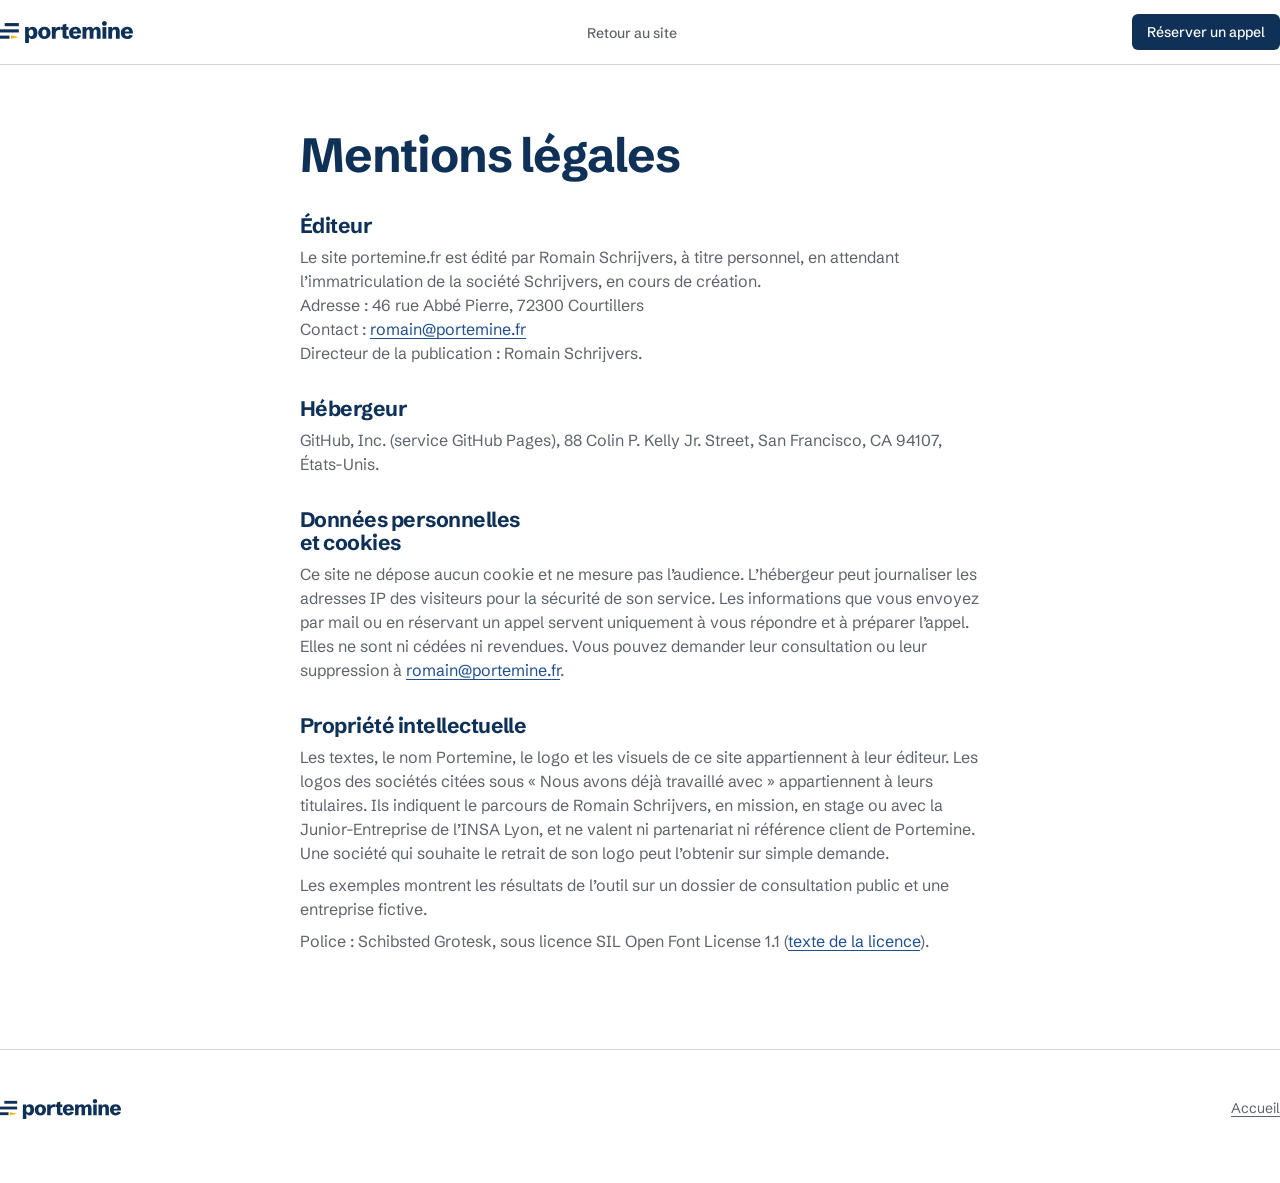
==== commit e5bacfa3: "Met à jour la section équipe : troisième personne, parcours de Romain et de Justin Co-Authored-By: C" ====
--- a/mentions-legales.html
+++ b/mentions-legales.html
@@ -44,7 +44,7 @@
 
   <section>
     <h2 class="h-legal">Propriété intellectuelle</h2>
-    <p>Les textes, le nom Portemine, le logo et les visuels de ce site appartiennent à leur éditeur. Les logos des sociétés citées sous «&nbsp;Nous avons déjà travaillé avec&nbsp;» appartiennent à leurs titulaires. Ils indiquent le parcours des fondateurs, en mission, en stage ou avec la Junior-Entreprise de l’INSA Lyon, et ne valent ni partenariat ni référence client de Portemine. Une société qui souhaite le retrait de son logo peut l’obtenir sur simple demande.</p>
+    <p>Les textes, le nom Portemine, le logo et les visuels de ce site appartiennent à leur éditeur. Les logos des sociétés citées sous «&nbsp;Nous avons déjà travaillé avec&nbsp;» appartiennent à leurs titulaires. Ils indiquent le parcours de Romain Schrijvers, en mission, en stage ou avec la Junior-Entreprise de l’INSA Lyon, et ne valent ni partenariat ni référence client de Portemine. Une société qui souhaite le retrait de son logo peut l’obtenir sur simple demande.</p>
     <p>Les exemples montrent les résultats de l’outil sur un dossier de consultation public et une entreprise fictive.</p>
     <p>Police&nbsp;: Schibsted Grotesk, sous licence SIL Open Font License&nbsp;1.1 (<a href="polices/OFL.txt">texte de la licence</a>).</p>
   </section>
--- a/site.css
+++ b/site.css
@@ -1,4 +1,4 @@
-/* Site portemine.fr (T-063, D-0034). Toutes les couleurs, tailles, espaces, rayons, ombres et durées
+/* Site portemine.fr (T-063, D-0035). Toutes les couleurs, tailles, espaces, rayons, ombres et durées
    viennent de jetons.css. Un seul conteneur (.page) pour toutes les sections : les bords gauches tombent
    au même endroit partout. Mouvement : armé seulement par html.anime (script en tête), coupé sous
    prefers-reduced-motion ; état final visible sans script. */
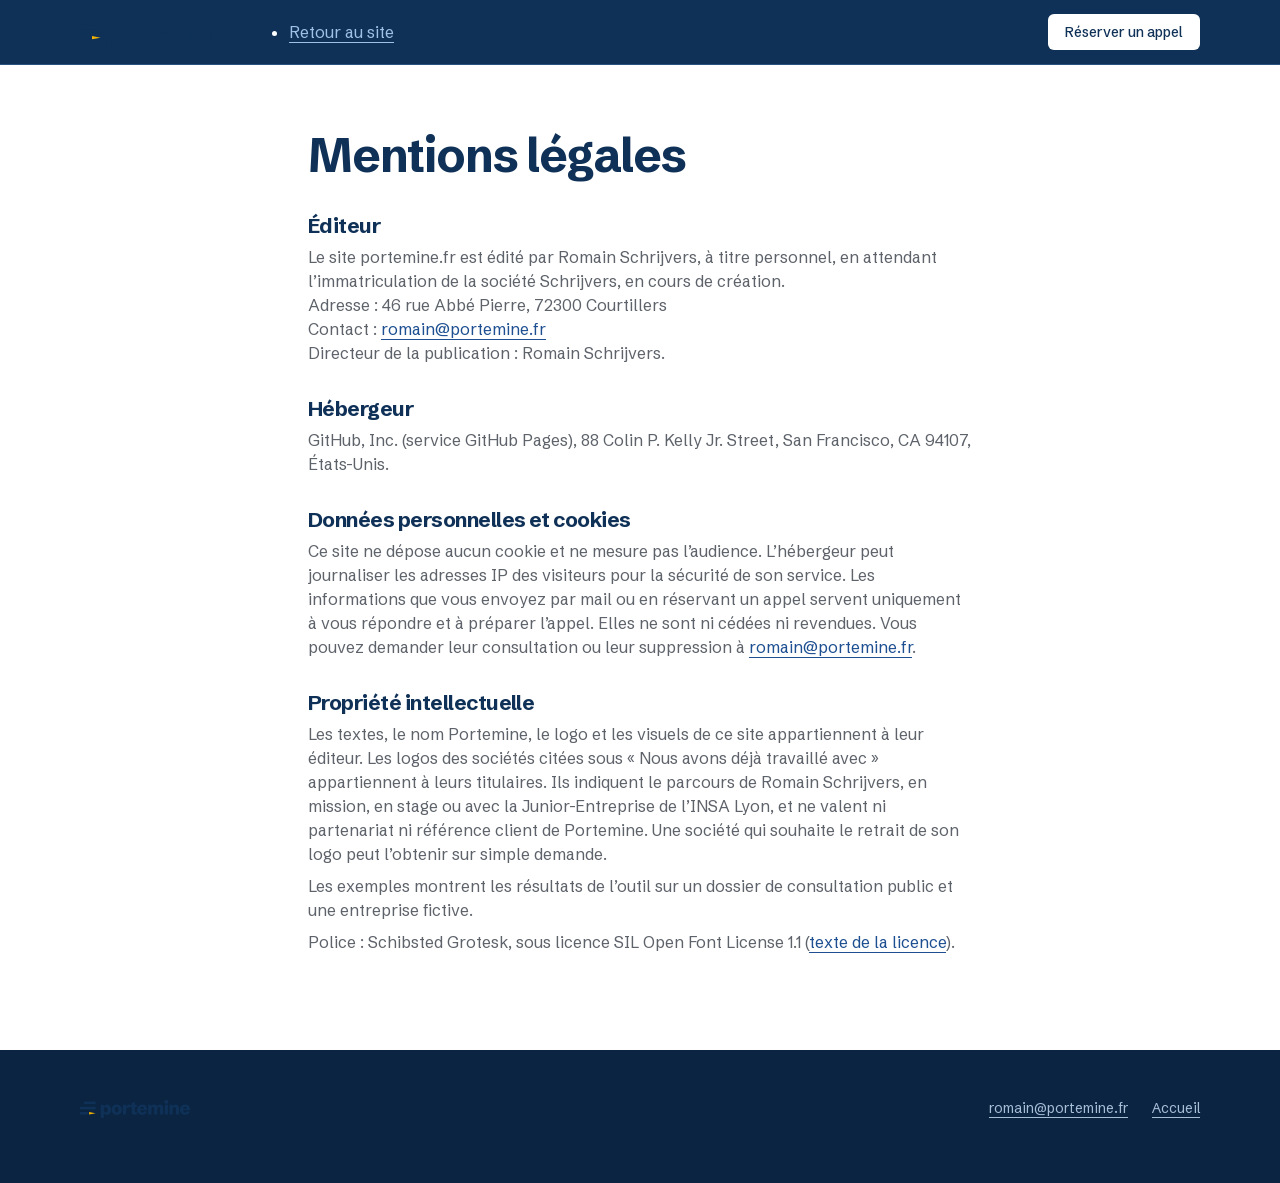
==== commit c9ab4d65: "Met à jour le site en v4 : parcours, récit au défilement, tracés de chantier" ====
--- a/mentions-legales.html
+++ b/mentions-legales.html
@@ -2,28 +2,29 @@
 <html lang="fr" data-theme="clair">
 <head>
 <meta charset="utf-8">
+<meta http-equiv="Content-Security-Policy" content="default-src 'none'; style-src 'self'; img-src 'self'; font-src 'self'; connect-src 'self'; base-uri 'none'; form-action 'none'">
+<meta name="referrer" content="strict-origin-when-cross-origin">
 <meta name="viewport" content="width=device-width, initial-scale=1, viewport-fit=cover">
 <title>Mentions légales · Portemine</title>
 <meta name="robots" content="noindex">
-<link rel="icon" href="favicon.svg" type="image/svg+xml">
-<link rel="icon" href="favicon.ico" sizes="any">
-<link rel="stylesheet" href="jetons.css">
-<link rel="stylesheet" href="site.css">
+<meta name="theme-color" content="#0F3157">
+<link rel="icon" href="/favicon.ico" sizes="any">
+<link rel="icon" href="/favicon.svg" type="image/svg+xml">
+<link rel="apple-touch-icon" href="/apple-touch-icon.png">
+<link rel="preload" href="/polices/schibsted-grotesk-variable.woff2" as="font" type="font/woff2" crossorigin>
+<link rel="stylesheet" href="/site.7e7a7c1d.css">
 </head>
 <body>
-<!-- À valider par l'avocat (T-063). Mis en ligne avant relecture, sur décision de Romain (2026-10-26). -->
-
-<header class="barre">
-  <div class="barre-dedans">
-    <a href="index.html" class="marque-lien" aria-label="Portemine, accueil"><img src="logo/logo-horizontal-clair.svg" alt="Portemine" width="132" height="24"></a>
-    <nav aria-label="Retour"><ul><li><a href="index.html">Retour au site</a></li></ul></nav>
+<a class="evitement" href="#contenu">Aller au contenu</a>
+<header class="barre" data-theme="marque">
+  <div class="page barre-dedans">
+    <a href="/" class="marque-lien" aria-label="Portemine, accueil"><picture><source media="(forced-colors: active) and (prefers-color-scheme: dark)" srcset="/logo/logo-horizontal-fonce.svg"><img src="/logo/logo-horizontal-clair.svg" alt="Portemine" width="132" height="24"></picture></a>
+    <nav aria-label="Retour"><ul><li><a href="/">Retour au site</a></li></ul></nav>
     <a class="bouton principal petit" href="https://calendar.app.google/WHWJzX2LEHFPZG3t5">Réserver un appel</a>
   </div>
 </header>
-
-<main class="texte-legal">
+<main id="contenu" class="texte-legal">
   <h1>Mentions légales</h1>
-
   <section>
     <h2 class="h-legal">Éditeur</h2>
     <p>Le site portemine.fr est édité par Romain Schrijvers, à titre personnel, en attendant l’immatriculation de la société Schrijvers, en cours de création.<br>
@@ -31,29 +32,28 @@
     Contact&nbsp;: <a href="mailto:romain@portemine.fr">romain@portemine.fr</a><br>
     Directeur de la publication&nbsp;: Romain Schrijvers.</p>
   </section>
-
   <section>
     <h2 class="h-legal">Hébergeur</h2>
     <p>GitHub, Inc. (service GitHub Pages), 88 Colin P. Kelly Jr. Street, San Francisco, CA 94107, États-Unis.</p>
   </section>
-
   <section>
     <h2 class="h-legal">Données personnelles et cookies</h2>
     <p>Ce site ne dépose aucun cookie et ne mesure pas l’audience. L’hébergeur peut journaliser les adresses IP des visiteurs pour la sécurité de son service. Les informations que vous envoyez par mail ou en réservant un appel servent uniquement à vous répondre et à préparer l’appel. Elles ne sont ni cédées ni revendues. Vous pouvez demander leur consultation ou leur suppression à <a href="mailto:romain@portemine.fr">romain@portemine.fr</a>.</p>
   </section>
-
   <section>
     <h2 class="h-legal">Propriété intellectuelle</h2>
     <p>Les textes, le nom Portemine, le logo et les visuels de ce site appartiennent à leur éditeur. Les logos des sociétés citées sous «&nbsp;Nous avons déjà travaillé avec&nbsp;» appartiennent à leurs titulaires. Ils indiquent le parcours de Romain Schrijvers, en mission, en stage ou avec la Junior-Entreprise de l’INSA Lyon, et ne valent ni partenariat ni référence client de Portemine. Une société qui souhaite le retrait de son logo peut l’obtenir sur simple demande.</p>
     <p>Les exemples montrent les résultats de l’outil sur un dossier de consultation public et une entreprise fictive.</p>
-    <p>Police&nbsp;: Schibsted Grotesk, sous licence SIL Open Font License&nbsp;1.1 (<a href="polices/OFL.txt">texte de la licence</a>).</p>
+    <p>Police&nbsp;: Schibsted Grotesk, sous licence SIL Open Font License&nbsp;1.1 (<a href="/polices/OFL.txt">texte de la licence</a>).</p>
   </section>
 </main>
-
-<footer class="pied">
-  <div class="pied-dedans">
-    <img src="logo/logo-horizontal-clair.svg" alt="Portemine" width="110" height="20">
-        <ul><li><a href="index.html">Accueil</a></li></ul>
+<footer class="pied" data-theme="marque">
+  <div class="page pied-dedans">
+    <picture><source media="(forced-colors: active) and (prefers-color-scheme: dark)" srcset="/logo/logo-horizontal-fonce.svg"><img src="/logo/logo-horizontal-clair.svg" alt="Portemine" width="110" height="20"></picture>
+    <ul>
+      <li><a href="mailto:romain@portemine.fr">romain@portemine.fr</a></li>
+      <li><a href="/">Accueil</a></li>
+    </ul>
   </div>
 </footer>
 </body>
--- a/site.7e7a7c1d.css
+++ b/site.7e7a7c1d.css
@@ -0,0 +1 @@
+:root{color-scheme:light;--palette-prusse:#0F3157;--palette-prusse-profond:#0A2442;--palette-renvoi:#7FA6D6;--palette-brume:#A8BDD6;--palette-mine:#F2B300;--palette-surligneur:#FFE7A0;--palette-blanc:#FFFFFF;--palette-calque:#EEF1F4;--palette-filet:#D3D7DC;--palette-graphite:#23262B;--palette-graphite-2:#5E636B;--papier:#FFFFFF;--calque:#EEF1F4;--surface:#FFFFFF;--encre:#23262B;--encre-2:#5E636B;--tirage:#0F3157;--tirage-survol:#0A2442;--sur-tirage:#FFFFFF;--lien:#1D4F91;--lavis:#E1EBF6;--trait:#D3D7DC;--trait-fort:#7D838C;--renvoi:#5A84BC;--mine:#F2B300;--surligneur:#FFE7A0;--sur-surligneur:#23262B;--critique:#B42318;--critique-fond:#FCEAE8;--attention:#A04A00;--attention-fond:#FDEFE3;--valide:#1F6B48;--valide-fond:#E4F2EA;--ombre-fragment:0 1px 2px rgba(35,38,43,0.08),0 24px 64px rgba(35,38,43,0.14);--ombre-levee:0 2px 4px rgba(35,38,43,0.10),0 32px 80px rgba(35,38,43,0.22);--police-titre:"Schibsted Grotesk","Schibsted repli","Helvetica Neue",Arial,sans-serif;--police-texte:"Schibsted Grotesk","Schibsted repli","Helvetica Neue",Arial,sans-serif;--graisse-texte:400;--graisse-appui:500;--graisse-titre:700;--graisse-marque:800;--taille-xs:12px;--taille-s:14px;--taille-m:16px;--taille-l:21px;--taille-xl:24px;--taille-2xl:36px;--taille-3xl:48px;--taille-4xl:72px;--taille-5xl:128px;--interligne-affiche:1.0;--interligne-titre:1.1;--interligne-compact:1.35;--interligne-texte:1.5;--approche-affiche:-0.04em;--approche-titre:-0.025em;--approche-marque:-0.035em;--mesure:41.5em;--espace-1:4px;--espace-2:8px;--espace-3:12px;--espace-4:16px;--espace-5:24px;--espace-6:32px;--espace-7:48px;--espace-8:64px;--espace-9:96px;--espace-10:128px;--page-largeur:1120px;--page-gouttiere:24px;--page-marge:16px;--page-colonnes:12;--epaisseur-fin:1px;--epaisseur-moyen:2px;--epaisseur-fort:3px;--rayon-aucun:0px;--rayon-controle:6px;--rayon-fragment:14px;--rayon-pilule:999px;--motif-renvoi-coude:12px;--motif-renvoi-pastille:8px;--motif-renvoi-section:64px;--motif-lignes-pas:2;--motif-lignes-alinea:1.5;--duree-instant:100ms;--duree-court:160ms;--duree-moyen:240ms;--duree-long:400ms;--duree-trace:800ms;--duree-decalage:80ms;--duree-boucle:55s;--courbe-pose:cubic-bezier(0.2,0,0,1);--courbe-levee:cubic-bezier(0.4,0,1,1);--courbe-trace:cubic-bezier(0,0,1,1)}:root[data-theme="dark"],[data-theme="marque"]{color-scheme:dark;--papier:#0F3157;--calque:#0A2442;--surface:#15406E;--encre:#FFFFFF;--encre-2:#A8BDD6;--tirage:#FFFFFF;--tirage-survol:#D7E5F3;--sur-tirage:#0F3157;--lien:#9FC0E8;--lavis:#1B4A7C;--trait:#2A5280;--trait-fort:#6E8DB5;--renvoi:#7FA6D6;--mine:#F2B300;--surligneur:#FFE7A0;--sur-surligneur:#23262B;--critique:#FFA39A;--critique-fond:#4A2236;--attention:#FFB680;--attention-fond:#45302E;--valide:#86D9AB;--valide-fond:#124541;--ombre-fragment:inset 0 1px 0 rgba(255,255,255,0.4),0 2px 4px rgba(5,18,36,0.25),0 24px 60px rgba(5,18,36,0.45);--ombre-levee:inset 0 1px 0 rgba(255,255,255,0.4),0 4px 8px rgba(5,18,36,0.3),0 40px 90px rgba(5,18,36,0.55)}[data-theme="clair"]{color-scheme:light;--papier:#FFFFFF;--calque:#EEF1F4;--surface:#FFFFFF;--encre:#23262B;--encre-2:#5E636B;--tirage:#0F3157;--tirage-survol:#0A2442;--sur-tirage:#FFFFFF;--lien:#1D4F91;--lavis:#E1EBF6;--trait:#D3D7DC;--trait-fort:#7D838C;--renvoi:#5A84BC;--mine:#F2B300;--surligneur:#FFE7A0;--sur-surligneur:#23262B;--critique:#B42318;--critique-fond:#FCEAE8;--attention:#A04A00;--attention-fond:#FDEFE3;--valide:#1F6B48;--valide-fond:#E4F2EA;--ombre-fragment:0 1px 2px rgba(35,38,43,0.08),0 24px 64px rgba(35,38,43,0.14);--ombre-levee:0 2px 4px rgba(35,38,43,0.10),0 32px 80px rgba(35,38,43,0.22)}@media (prefers-reduced-motion:reduce){:root{--duree-instant:0ms;--duree-court:0ms;--duree-moyen:0ms;--duree-long:0ms;--duree-trace:0ms;--duree-decalage:0ms;--duree-boucle:0ms}}@font-face{font-family:"Schibsted repli";src:local("Arial"),local("ArialMT");font-weight:400;font-style:normal;size-adjust:103.27%;ascent-override:94.56%;descent-override:24.96%;line-gap-override:0%}@font-face{font-family:"Schibsted repli";src:local("Arial"),local("ArialMT");font-weight:500;font-style:normal;size-adjust:104.91%;ascent-override:93.09%;descent-override:24.58%;line-gap-override:0%}@font-face{font-family:"Schibsted repli";src:local("Arial Bold"),local("Arial-BoldMT");font-weight:700;font-style:normal;size-adjust:102.13%;ascent-override:95.62%;descent-override:25.24%;line-gap-override:0%}@font-face{font-family:"Schibsted Grotesk";src:url("polices/schibsted-grotesk-variable.woff2") format("woff2");font-weight:400 800;font-style:normal;font-display:swap}[data-theme="marque"]{--lumiere:radial-gradient(circle at 100% 0,var(--surface),var(--calque) 72%)}[data-theme]{color:var(--encre)}:root{--marge:max(var(--espace-6),env(safe-area-inset-left,0px),env(safe-area-inset-right,0px))}@media (max-width:640px){:root{--marge:max(var(--page-marge),env(safe-area-inset-left,0px),env(safe-area-inset-right,0px))}}*{box-sizing:border-box}html{-webkit-text-size-adjust:100%;scroll-padding-top:var(--espace-9)}@media (prefers-reduced-motion:no-preference){html{scroll-behavior:smooth}}body{margin:0;background:var(--papier);color:var(--encre);font-family:var(--police-texte);font-size:var(--taille-m);line-height:var(--interligne-texte);-webkit-font-smoothing:antialiased}h1,h2,h3{margin:0;font-family:var(--police-titre);font-weight:var(--graisse-titre);color:var(--tirage);line-height:var(--interligne-titre);letter-spacing:var(--approche-titre);text-wrap:balance}p{margin:0;text-wrap:pretty}ul,ol{margin:0}a{color:var(--lien);text-underline-offset:var(--espace-1)}img{max-width:100%}figure{margin:0}b{font-weight:var(--graisse-appui)}:focus-visible{outline:var(--epaisseur-moyen) solid var(--lien);outline-offset:var(--epaisseur-fort)}::selection{background:var(--lavis);color:var(--encre)}.lecteur{position:absolute;width:var(--epaisseur-fin);height:var(--epaisseur-fin);margin:calc(-1 * var(--epaisseur-fin));padding:0;overflow:hidden;clip-path:inset(50%);white-space:nowrap;border:0}.evitement{position:absolute;z-index:20;left:var(--marge);top:calc(-1 * var(--espace-10));padding:var(--espace-3) var(--espace-4);border-radius:var(--rayon-controle);background:var(--tirage);color:var(--sur-tirage);font-weight:var(--graisse-appui)}.evitement:focus{top:var(--espace-3)}.page{width:min(var(--page-largeur),100% - 2 * var(--marge));margin-inline:auto}.icone{width:var(--espace-4);height:var(--espace-4);flex:none;fill:none;stroke:currentColor;stroke-width:2;stroke-linecap:round;stroke-linejoin:round}.n{font-weight:var(--graisse-texte);color:var(--encre-2);letter-spacing:0;font-variant-numeric:tabular-nums}.bouton{display:inline-flex;align-items:center;justify-content:center;gap:var(--espace-2);padding:var(--espace-4) var(--espace-5);border:var(--epaisseur-fin) solid transparent;border-radius:var(--rayon-controle);font:var(--graisse-appui) var(--taille-m)/var(--interligne-compact) var(--police-texte);text-align:center;text-decoration:none;cursor:pointer}.bouton.principal{background:var(--tirage);color:var(--sur-tirage)}.bouton.principal:hover{background:var(--tirage-survol)}.bouton.second{background:transparent;color:var(--tirage);border-color:var(--trait-fort)}.bouton.second:hover{border-color:var(--tirage)}.bouton.petit{padding:var(--espace-2) var(--espace-4);font-size:var(--taille-s)}.bouton.grand{padding:var(--espace-5) var(--espace-6);font-size:var(--taille-l)}.puce{display:inline-block;padding:var(--espace-1) var(--espace-3);border-radius:var(--rayon-pilule);background:var(--lavis);color:var(--lien);font-size:var(--taille-s);font-weight:var(--graisse-appui);line-height:var(--interligne-compact);text-decoration:none}.a-confirmer{padding-inline:var(--espace-1);background:var(--surligneur);color:var(--sur-surligneur);box-shadow:inset 0 calc(-1 * var(--epaisseur-fort)) 0 var(--mine);font-weight:var(--graisse-appui);-webkit-box-decoration-break:clone;box-decoration-break:clone}.lavis{padding-inline:var(--espace-1);background:var(--lavis);-webkit-box-decoration-break:clone;box-decoration-break:clone}.chapeau{font-size:var(--taille-l);line-height:var(--interligne-texte);max-width:var(--mesure)}.lien-suite{font-weight:var(--graisse-appui);color:var(--tirage);text-decoration-thickness:var(--epaisseur-fin)}.barre{position:sticky;top:0;z-index:10;background:var(--papier);border-bottom:var(--epaisseur-fin) solid var(--trait)}.barre-dedans{display:flex;align-items:center;gap:var(--espace-5);min-height:var(--espace-8)}.marque-lien{display:block;flex:none}.marque-lien picture{display:block}.marque-lien img{display:block;width:auto;height:var(--espace-5)}.barre-dedans>.bouton{flex:none;margin-left:auto}.etapes{flex:1;min-width:0}.etapes ul{display:flex;justify-content:center;gap:var(--espace-1);padding:0;list-style:none}.etapes a{position:relative;display:block;padding:var(--espace-3);font-size:var(--taille-s);font-weight:var(--graisse-appui);line-height:var(--interligne-compact);color:var(--encre-2);white-space:nowrap;text-decoration:none}.etapes a:hover,.etapes a[aria-current]{color:var(--tirage)}.etapes a::after{content:"";position:absolute;left:var(--espace-3);right:var(--espace-3);bottom:var(--espace-1);height:var(--epaisseur-moyen);background:var(--renvoi);transform:scaleX(0);transform-origin:left center;transition:transform var(--duree-moyen) var(--courbe-pose)}.etapes a[aria-current]::after{transform:none}.avancement{display:none}@supports (animation-timeline:scroll()){@media (prefers-reduced-motion:no-preference){.avancement{display:block;position:absolute;left:0;right:0;bottom:calc(-1 * var(--epaisseur-fin));height:var(--epaisseur-moyen);background:var(--renvoi);transform-origin:left center;animation:avancer linear both;animation-timeline:scroll(root)}}}@keyframes avancer{from{transform:scaleX(0)}to{transform:scaleX(1)}}@media (max-width:1100px){html{scroll-padding-top:calc(var(--espace-10) + var(--espace-2))}.barre-dedans{flex-wrap:wrap;column-gap:var(--espace-3);row-gap:0}.etapes{order:3;flex-basis:100%;margin-inline:calc(-1 * var(--marge));padding-inline:var(--marge);overflow-x:auto;border-top:var(--epaisseur-fin) solid var(--trait);scrollbar-width:none}.etapes::-webkit-scrollbar{display:none}.etapes ul{justify-content:flex-start;margin-inline:calc(-1 * var(--espace-3))}}@media (max-width:640px){.barre-dedans{min-height:calc(var(--espace-8) - var(--espace-2))}.marque-lien img{height:calc(var(--espace-5) - var(--espace-1))}}@media (max-height:480px){.barre{position:static}}.partie{padding-block:var(--espace-10)}.partie h2{font-size:var(--taille-3xl)}.partie-tete{display:grid;gap:var(--espace-5);max-width:60%}.partie-tete + *{margin-top:var(--espace-8)}.ouverture{container-type:inline-size;overflow-x:clip;padding-block:var(--espace-9) var(--espace-10);background:var(--papier) var(--lumiere)}.ouverture-grille{display:grid;grid-template-columns:repeat(12,minmax(0,1fr));column-gap:var(--page-gouttiere);row-gap:var(--espace-8);align-items:center}.ouverture-texte{grid-column:1 / span 7;display:grid;gap:var(--espace-5);justify-items:start}.ouverture h1{font-size:var(--taille-3xl);line-height:var(--interligne-affiche);letter-spacing:var(--approche-affiche)}.ouverture h1 span{display:block}.actions{display:flex;flex-wrap:wrap;gap:var(--espace-3);padding-top:var(--espace-2)}.note{font-size:var(--taille-s);color:var(--encre-2);max-width:var(--mesure)}@media (min-width:1180px){.ouverture h1{font-size:var(--taille-4xl)}}.vignette{grid-column:8 / -1;display:grid}.vignette-scene{position:relative;isolation:isolate}.vignette-scene .dessin{left:-12%;top:-18%;bottom:auto;width:124%;max-width:none;height:140%}.vignette-lien{position:relative;display:block;overflow:hidden;border:var(--epaisseur-fin) solid var(--trait-fort);border-radius:var(--rayon-fragment);box-shadow:var(--ombre-fragment)}.vignette-lien img{display:block;width:100%;height:auto;aspect-ratio:16 / 9;object-fit:cover;object-position:left center}.lecture{position:absolute;left:50%;top:50%;translate:-50% -50%;display:grid;place-items:center;width:var(--espace-8);height:var(--espace-8);border-radius:var(--rayon-pilule);background:var(--tirage);color:var(--sur-tirage);box-shadow:var(--ombre-levee);transition:transform var(--duree-court) var(--courbe-pose)}.lecture .icone{width:var(--espace-5);height:var(--espace-5);margin-left:var(--espace-1);fill:currentColor;stroke:none}.vignette-lien:hover .lecture,.vignette-lien:focus-visible .lecture{transform:scale(1.08)}@media (min-width:961px){.lecture{left:calc(50% - var(--espace-9))}}.vignette figcaption{display:grid;gap:var(--espace-1);margin-top:calc(12.4% + var(--espace-4));font-size:var(--taille-s);color:var(--encre-2)}.transcription p{margin-top:var(--espace-2);max-width:var(--mesure)}.transcription summary{width:fit-content;padding-block:var(--espace-2);font-weight:var(--graisse-appui);color:var(--tirage);text-decoration:underline;text-decoration-color:var(--trait-fort);text-decoration-thickness:var(--epaisseur-fin);text-underline-offset:var(--espace-1);cursor:pointer;list-style:none}.transcription summary::-webkit-details-marker{display:none}.transcription summary:hover{text-decoration-color:var(--tirage)}.anime .ouverture h1 span{animation:ecrire var(--duree-long) var(--courbe-pose) both}.anime .ouverture h1 span:nth-child(2){animation-delay:var(--duree-decalage)}.anime .ouverture h1 span:nth-child(3){animation-delay:calc(2 * var(--duree-decalage))}.anime .vignette{animation:poser var(--duree-long) var(--courbe-pose) calc(4 * var(--duree-decalage)) both}.anime .vignette-scene .dessin{animation:apparaitre var(--duree-trace) var(--courbe-pose) calc(9 * var(--duree-decalage)) both}@keyframes ecrire{from{opacity:0;transform:translateY(var(--espace-2))}to{opacity:1;transform:none}}@keyframes poser{from{opacity:0;transform:translateY(var(--espace-4))}to{opacity:1;transform:none}}@media (max-width:960px){.ouverture-texte,.vignette{grid-column:1 / -1}}@media (max-width:640px){.ouverture{padding-block:var(--espace-7) var(--espace-9)}.ouverture h1{font-size:var(--taille-2xl);line-height:var(--interligne-titre);letter-spacing:var(--approche-titre)}.ouverture .chapeau{font-size:var(--taille-m)}.actions .bouton{flex:1 1 100%}.lecture{width:var(--espace-7);height:var(--espace-7)}}.ouverture{position:relative;isolation:isolate;overflow:clip}.dessin{position:absolute;z-index:-1;left:0;bottom:0;width:100%;height:auto;pointer-events:none;user-select:none}@supports (animation-timeline:view()){@media (prefers-reduced-motion:no-preference){.chantier-montant::after{animation:batir linear both;animation-timeline:--chantier;animation-range:entry 15% cover 50%}}}@keyframes batir{from{transform:none}to{transform:translateY(-100%)}}@keyframes profondeur{from{transform:translateY(calc(-1 * var(--espace-7)))}to{transform:translateY(var(--espace-7))}}.pastille-icone{display:grid;place-items:center;width:var(--espace-8);height:var(--espace-8);border:var(--epaisseur-fin) solid var(--trait-fort);border-radius:var(--rayon-pilule);background:var(--papier);box-shadow:inset 0 0 0 var(--espace-1) var(--papier),inset 0 0 0 var(--espace-8) var(--lavis);color:var(--tirage)}.pastille-icone .icone{width:calc(var(--espace-5) + var(--espace-1));height:calc(var(--espace-5) + var(--espace-1));stroke-width:1.5}.anime [data-ecrit] .pastille-icone svg>*{stroke-dasharray:1;stroke-dashoffset:1;transition:stroke-dashoffset var(--duree-trace) var(--courbe-trace) calc(2 * var(--duree-decalage))}.anime [data-ecrit].vu .pastille-icone svg>*{stroke-dashoffset:0}.enjeux-grille{view-timeline:--chantier;display:grid;grid-template-columns:repeat(12,minmax(0,1fr));column-gap:var(--page-gouttiere);margin-top:var(--espace-8)}.enjeux-grille .constats{grid-column:1 / span 7;margin-top:0}.chantier-montant{position:relative;grid-column:9 / span 4;overflow:hidden}.chantier-montant img{position:absolute;inset:0;width:100%;height:100%;object-fit:contain;object-position:center bottom}.chantier-montant::after{content:"";position:absolute;inset:0;background:var(--papier);transform:translateY(-100%)}.constats{display:grid;grid-template-columns:minmax(0,1fr);row-gap:var(--espace-7);padding:0;list-style:none}.constats li{display:grid;grid-template-columns:var(--espace-8) minmax(0,1fr);column-gap:var(--espace-5);align-items:center;padding-bottom:var(--espace-7);border-bottom:var(--epaisseur-fin) solid var(--trait)}.constat{font-size:var(--taille-xl);font-weight:var(--graisse-titre);line-height:var(--interligne-titre);letter-spacing:var(--approche-titre);color:var(--tirage);text-wrap:balance}.reponse{display:grid;gap:var(--espace-4);justify-items:start;max-width:58%;margin-top:var(--espace-9);padding-top:var(--espace-6);border-top:var(--epaisseur-moyen) solid var(--tirage)}.reponse p{font-size:var(--taille-l)}.anime [data-ecrit] p{opacity:0;transform:translateY(var(--espace-3));transition:opacity var(--duree-long) var(--courbe-pose),transform var(--duree-long) var(--courbe-pose)}.anime [data-ecrit] .pastille-icone{opacity:0;transform:scale(0.6);transition:opacity var(--duree-long) var(--courbe-pose),transform var(--duree-long) var(--courbe-pose)}.anime [data-ecrit].vu p,.anime [data-ecrit].vu .pastille-icone{opacity:1;transform:none}.anime [data-ecrit].vu p{transition-delay:var(--duree-decalage)}.anime [data-ecrit]:nth-child(2) .pastille-icone{transition-delay:calc(2 * var(--duree-decalage))}.anime [data-ecrit]:nth-child(2).vu p{transition-delay:calc(3 * var(--duree-decalage))}.anime [data-ecrit]:nth-child(3) .pastille-icone{transition-delay:calc(4 * var(--duree-decalage))}.anime [data-ecrit]:nth-child(3).vu p{transition-delay:calc(5 * var(--duree-decalage))}.anime [data-ecrit]:nth-child(4) .pastille-icone{transition-delay:calc(6 * var(--duree-decalage))}.anime [data-ecrit]:nth-child(4).vu p{transition-delay:calc(7 * var(--duree-decalage))}@media (max-width:960px){.partie-tete,.reponse{max-width:var(--mesure)}}@media (max-width:640px){.partie{padding-block:var(--espace-9)}.enjeux-grille .constats{grid-column:1 / -1}.chantier-montant{display:none}.partie h2{font-size:var(--taille-2xl)}.constats li{grid-template-columns:var(--espace-7) minmax(0,1fr);column-gap:var(--espace-4)}.pastille-icone{width:var(--espace-7);height:var(--espace-7)}.constat{font-size:var(--taille-l)}.chapeau,.reponse p{font-size:var(--taille-m)}}.fonctionnement{background:var(--calque)}.recit-rail{display:none}.temps + .temps{margin-top:var(--espace-9)}.temps-texte{display:grid;gap:var(--espace-4);max-width:var(--mesure)}.temps-n{position:relative;z-index:1;display:grid;place-items:center;width:var(--espace-7);height:var(--espace-7);border:var(--epaisseur-moyen) solid var(--tirage);border-radius:var(--rayon-pilule);background:var(--papier);font-size:var(--taille-l);font-weight:var(--graisse-titre);line-height:var(--interligne-affiche);color:var(--tirage);font-variant-numeric:tabular-nums}.temps-texte h3{font-size:var(--taille-2xl)}.temps-texte p:not(.temps-n){font-size:var(--taille-l)}.temps-produit{display:grid;gap:var(--espace-4);margin-top:var(--espace-6)}.temps-produit.livrables{grid-template-columns:minmax(0,1fr);gap:0}.livrables .document{width:72%}.livrables .archive{position:relative;z-index:1;width:80%;justify-self:end;margin-top:calc(-1 * var(--espace-8));box-shadow:var(--ombre-levee)}.fichier-tete{display:flex;align-items:center;gap:var(--espace-2);padding-bottom:var(--espace-3);border-bottom:var(--epaisseur-fin) solid var(--trait);font-size:var(--taille-s);font-weight:var(--graisse-appui);color:var(--encre)}.fichier-tete .icone{width:var(--espace-5);height:var(--espace-5);color:var(--tirage)}.archive-compte{margin-left:auto;font-size:var(--taille-xs);font-weight:var(--graisse-texte);color:var(--encre-2)}.document{gap:var(--espace-3)}.document-titre{font-weight:var(--graisse-titre);color:var(--tirage)}.document p:not(.fichier-tete):not(.document-titre){font-size:var(--taille-m);line-height:var(--interligne-texte)}.document .puce{font-size:var(--taille-xs)}.lignes{display:grid;gap:var(--espace-2)}.lignes i{display:block;height:var(--espace-2);background:var(--trait)}.lignes i:nth-child(1){width:88%;margin-left:var(--espace-3)}.lignes i:nth-child(2){width:94%}.lignes i:nth-child(3){width:46%}.lignes i:last-child:nth-child(2){width:60%}.tuiles{display:grid;grid-template-columns:repeat(2,minmax(0,1fr));gap:var(--espace-2);padding:0;list-style:none}.tuiles li{display:grid;grid-template-columns:auto minmax(0,1fr);column-gap:var(--espace-3);align-items:center;padding:var(--espace-2);border:var(--epaisseur-fin) solid var(--trait);border-radius:var(--rayon-controle);background:var(--calque)}.tuiles b{grid-row:1 / span 2;display:grid;place-items:center;width:var(--espace-6);height:var(--espace-6);border-radius:var(--rayon-controle);background:var(--tirage);font-weight:var(--graisse-titre);color:var(--sur-tirage)}.tuile-nom{font-size:var(--taille-s);font-weight:var(--graisse-appui);line-height:var(--interligne-compact);color:var(--encre)}.tuile-ext{font-size:var(--taille-xs);line-height:var(--interligne-compact);color:var(--encre-2)}.anime .recit.en-recit .temps.actif .tuiles li{animation:poser var(--duree-long) var(--courbe-pose) both}.anime .recit.en-recit .temps.actif .tuiles li:nth-child(2){animation-delay:calc(2 * var(--duree-decalage))}.anime .recit.en-recit .temps.actif .tuiles li:nth-child(3){animation-delay:calc(4 * var(--duree-decalage))}.anime .recit.en-recit .temps.actif .tuiles li:nth-child(4){animation-delay:calc(6 * var(--duree-decalage))}.anime .recit.en-recit .temps.actif .tuiles li:nth-child(5){animation-delay:calc(8 * var(--duree-decalage))}.anime .recit.en-recit .temps.actif .tuiles li:nth-child(6){animation-delay:calc(10 * var(--duree-decalage))}@media (max-width:640px){.temps-produit.equipe-produit,.temps-produit.livrables{grid-template-columns:minmax(0,1fr)}}.temps-produit.equipe-produit{grid-template-columns:repeat(2,minmax(0,1fr));align-items:start}.equipe-produit .extrait{grid-column:1 / -1;width:100%}.equipe-produit .affectations li{flex-direction:column;gap:0}.equipe-produit .arbre ul{gap:var(--espace-2)}.equipe-produit .noeud{padding-inline:var(--espace-2)}.recit.en-recit{position:relative;display:grid;grid-template-columns:repeat(12,minmax(0,1fr));column-gap:var(--page-gouttiere)}.recit.en-recit .temps{display:contents}.recit.en-recit .temps + .temps{margin-top:0}.recit.en-recit .temps-texte{grid-column:1 / span 5;align-content:center;min-height:78vh;padding-left:var(--espace-9)}.recit.en-recit [data-temps="1"] .temps-texte{grid-row:1}.recit.en-recit [data-temps="2"] .temps-texte{grid-row:2}.recit.en-recit [data-temps="3"] .temps-texte{grid-row:3}.recit.en-recit [data-temps="4"] .temps-texte{grid-row:4}.recit.en-recit .temps-n{margin:0 0 calc(var(--espace-1) - var(--espace-7)) calc(-1 * var(--espace-9))}.recit.en-recit .temps:not(.actif) .temps-texte h3,.recit.en-recit .temps:not(.actif) .temps-texte p:not(.temps-n){color:var(--encre-2)}.recit.en-recit .temps:not(.actif) .temps-n{border-color:var(--trait-fort);color:var(--encre-2)}.recit.en-recit .temps.actif .temps-n{background:var(--tirage);color:var(--sur-tirage)}.recit.en-recit .temps-produit{grid-column:7 / span 6;grid-row:1 / span 4;align-self:start;position:sticky;top:calc(var(--espace-8) + var(--espace-5));height:calc(100vh - var(--espace-8) - 2 * var(--espace-5));align-content:center;margin-top:0;opacity:0;transform:translateY(var(--espace-4));pointer-events:none;transition:opacity var(--duree-long) var(--courbe-levee),transform var(--duree-long) var(--courbe-levee)}.recit.en-recit .temps.actif .temps-produit{opacity:1;transform:none;pointer-events:auto;transition-timing-function:var(--courbe-pose);transition-delay:var(--duree-decalage)}.recit.en-recit .temps.passe .temps-produit{transform:translateY(calc(-1 * var(--espace-4)))}.recit.en-recit .recit-rail{display:block;position:absolute;top:0;bottom:0;left:calc(var(--espace-7) / 2 - var(--epaisseur-fin));width:var(--epaisseur-moyen);background:var(--trait-fort)}.recit-progres{display:block;height:100%;background:var(--tirage);transform:scaleY(0);transform-origin:center top;transition:transform var(--duree-long) var(--courbe-pose)}.recit[data-actif="1"] .recit-progres{transform:scaleY(0.125)}.recit[data-actif="2"] .recit-progres{transform:scaleY(0.375)}.recit[data-actif="3"] .recit-progres{transform:scaleY(0.625)}.recit[data-actif="4"] .recit-progres{transform:scaleY(1)}@media (max-width:640px){.temps-texte h3{font-size:var(--taille-xl)}.temps-texte p:not(.temps-n){font-size:var(--taille-m)}}.sans-inventer{--ombre-pose:var(--ombre-fragment);background:var(--papier) var(--lumiere)}.preuves{display:grid;grid-template-columns:repeat(2,minmax(0,1fr));column-gap:calc(100% / 12 + var(--page-gouttiere));row-gap:var(--espace-8)}.preuve{display:grid;gap:var(--espace-4);align-content:start}.preuve h3{font-size:var(--taille-xl)}.preuve>p{color:var(--encre-2);max-width:var(--mesure)}.preuve>.feuille:first-of-type{margin-top:var(--espace-3)}.manque{display:grid;gap:var(--espace-1);padding-block:var(--espace-3);border-top:var(--epaisseur-fin) solid var(--trait);font-size:var(--taille-m);line-height:var(--interligne-texte)}.feuille-tete + .manque{border-top:0;padding-top:0}.manque .puce{font-size:var(--taille-xs)}.rubrique{font-size:var(--taille-s);font-weight:var(--graisse-titre);color:var(--tirage)}.etat.attention{margin-top:var(--espace-2);background:var(--attention-fond)}.etat.attention .etat-mot{color:var(--attention)}.planning{width:100%;border-collapse:collapse;font-size:var(--taille-xs)}.planning th,.planning td{padding:var(--espace-2) var(--espace-2) var(--espace-2) 0;border-top:var(--epaisseur-fin) solid var(--trait);text-align:left;vertical-align:top}.planning thead th{border-top:0;font-weight:var(--graisse-appui);color:var(--encre-2)}.planning tbody th{font-weight:var(--graisse-appui);hyphens:auto}.planning td:last-child{padding-right:0}.planning .a-confirmer{font-weight:var(--graisse-texte)}.feuille:has(>.planning){overflow-x:auto}.charge{display:grid;gap:var(--espace-2);padding:0;list-style:none;font-size:var(--taille-m)}.charge li{display:flex;align-items:center;gap:var(--espace-3)}.charge .icone{color:var(--trait-fort)}.anime .surligne{position:relative;z-index:0;background:none;box-shadow:none}.anime .surligne::before{content:"";position:absolute;inset:0;z-index:-1;background:var(--surligneur);box-shadow:inset 0 calc(-1 * var(--epaisseur-fort)) 0 var(--mine);transform:scaleX(0);transform-origin:left center;transition:transform var(--duree-long) var(--courbe-pose)}.anime [data-surligne].vu .surligne::before{transform:none}.anime [data-surligne] .manque:nth-of-type(2) .surligne::before{transition-delay:calc(5 * var(--duree-decalage))}.anime [data-surligne] .manque:nth-of-type(3) .surligne::before{transition-delay:calc(10 * var(--duree-decalage))}.limites-bloc{display:grid;grid-template-columns:repeat(12,minmax(0,1fr));column-gap:var(--page-gouttiere);row-gap:var(--espace-4);margin-top:var(--espace-9);padding-top:var(--espace-6);border-top:var(--epaisseur-fin) solid var(--trait-fort)}.limites-bloc h3{grid-column:1 / span 3;font-size:var(--taille-xl)}.limites{grid-column:4 / -1;display:grid;grid-template-columns:repeat(3,minmax(0,1fr));gap:var(--page-gouttiere);padding:0;list-style:none}.limites li{font-size:var(--taille-l);line-height:var(--interligne-compact)}@media (max-width:960px){.preuves{grid-template-columns:minmax(0,1fr)}.limites-bloc h3,.limites{grid-column:1 / -1}.limites{grid-template-columns:minmax(0,1fr);gap:var(--espace-3)}}@media (max-width:640px){.limites li{font-size:var(--taille-m)}}.donnees-grille{display:grid;grid-template-columns:repeat(12,minmax(0,1fr));column-gap:var(--page-gouttiere);row-gap:var(--espace-8);align-items:center}.garanties{grid-column:1 / span 6;display:grid;grid-template-columns:repeat(2,minmax(0,1fr));gap:var(--espace-7) var(--page-gouttiere);padding:0;list-style:none}.schema{grid-column:8 / span 5;width:100%;height:auto;overflow:visible;font-family:var(--police-texte)}.schema .hexagone{fill:var(--calque);stroke:var(--renvoi);stroke-width:1.5;stroke-linejoin:round}.schema .liaison{fill:none;stroke:var(--tirage);stroke-width:2}.schema .isolement{fill:none;stroke:var(--tirage);stroke-width:1;stroke-dasharray:4 4}.schema .noeud circle{fill:var(--papier);stroke:var(--tirage);stroke-width:1.5}.schema .principal circle{stroke-width:2.5}.schema .verrou circle{fill:var(--tirage)}.schema-icone{fill:none;stroke:var(--tirage);stroke-width:2;stroke-linecap:round;stroke-linejoin:round}.schema .verrou .schema-icone{stroke:var(--sur-tirage)}.schema text{font-size:var(--taille-s);fill:var(--encre-2)}.schema text.fort{font-weight:var(--graisse-titre);fill:var(--tirage)}.schema .schema-pays{font-size:var(--taille-xs);font-weight:var(--graisse-appui)}.anime .schema .trace:not(.isolement){stroke-dasharray:1;stroke-dashoffset:1;transition:stroke-dashoffset var(--duree-trace) var(--courbe-trace)}.anime .schema .liaison{transition-delay:calc(8 * var(--duree-decalage))}.anime .schema.vu .trace{stroke-dashoffset:0}.anime .schema .noeud,.anime .schema .isolement{opacity:0;transform:scale(0.7);transform-box:fill-box;transform-origin:center;transition:opacity var(--duree-long) var(--courbe-pose),transform var(--duree-long) var(--courbe-pose)}.anime .schema.vu .noeud,.anime .schema.vu .isolement{opacity:1;transform:none}.anime .schema .n1{transition-delay:calc(4 * var(--duree-decalage))}.anime .schema .n3,.anime .schema .isolement{transition-delay:calc(8 * var(--duree-decalage))}.anime .schema .n2{transition-delay:calc(14 * var(--duree-decalage))}.anime .schema .n4{transition-delay:calc(16 * var(--duree-decalage))}.garanties li{display:grid;gap:var(--espace-3);align-content:start;padding-top:var(--espace-5);border-top:var(--epaisseur-fin) solid var(--trait-fort)}.garanties .pastille-icone{margin-bottom:var(--espace-2)}.garantie-mot{font-size:var(--taille-xl);font-weight:var(--graisse-titre);line-height:var(--interligne-titre);letter-spacing:var(--approche-titre);color:var(--tirage)}.garanties p:not(.garantie-mot){color:var(--encre-2)}@media (max-width:960px){.garanties,.schema{grid-column:1 / -1}.schema{max-width:calc(var(--espace-10) * 4);justify-self:center}}@media (max-width:520px){.garanties{grid-template-columns:minmax(0,1fr)}}.equipe{padding-bottom:0;background:var(--calque)}.personnes{display:grid;grid-template-columns:repeat(2,minmax(0,1fr));grid-template-rows:repeat(7,auto);column-gap:calc(100% / 12 + var(--page-gouttiere));row-gap:0}.personne{grid-row:span 7;display:grid;grid-template-rows:subgrid;align-content:start}.portrait{position:relative;isolation:isolate;display:flex;align-items:flex-end;justify-content:center;aspect-ratio:4 / 3;overflow:hidden;margin-bottom:var(--espace-6);border-bottom:var(--epaisseur-moyen) solid var(--tirage)}.portrait .dessin{inset:0;height:100%;object-fit:cover;object-position:center bottom}.portrait picture{display:block;height:94%}.portrait picture img{display:block;width:auto;height:100%}.personne h3{font-size:var(--taille-2xl)}.role{margin-top:var(--espace-1);font-size:var(--taille-s);font-weight:var(--graisse-appui);color:var(--encre-2)}.jalons{position:relative;grid-row:span 4;display:grid;grid-template-rows:subgrid;gap:0;margin-top:var(--espace-6);padding:0;list-style:none}.jalons::before{content:"";position:absolute;top:var(--espace-4);bottom:var(--espace-4);left:calc(var(--espace-7) / 2 - var(--epaisseur-fin));border-left:var(--epaisseur-moyen) solid var(--trait-fort);transform-origin:center top}.jalons li{position:relative;display:grid;grid-template-columns:var(--espace-7) minmax(0,1fr);column-gap:var(--espace-4);align-items:start;align-content:start;padding-bottom:var(--espace-5)}.jalon-icone{grid-row:1 / span 2;display:grid;place-items:center;width:var(--espace-7);height:var(--espace-7);border:var(--epaisseur-fin) solid var(--trait-fort);border-radius:var(--rayon-pilule);background:var(--papier);color:var(--tirage)}.jalon-icone img{display:block;width:var(--espace-5);height:var(--espace-5)}.jalons .aujourdhui .jalon-icone{border:var(--epaisseur-moyen) solid var(--tirage)}.jalons li>p{grid-column:2}.quand{padding-top:var(--espace-1);font-size:var(--taille-s);font-weight:var(--graisse-titre);color:var(--tirage)}@supports (animation-timeline:view()){@media (prefers-reduced-motion:no-preference){.portrait .dessin{animation:profondeur linear both;animation-timeline:view()}.portrait picture{animation:monter linear both;animation-timeline:view();animation-range:entry 10% cover 45%}.jalons::before{animation:tracer-frise linear both;animation-timeline:view();animation-range:entry 30% cover 60%}.jalons li{animation:ecrire linear both;animation-timeline:view();animation-range:entry 20% cover 35%}}}@keyframes monter{from{opacity:0;transform:translateY(var(--espace-8)) scale(0.94)}to{opacity:1;transform:none}}@keyframes tracer-frise{from{transform:scaleY(0)}to{transform:none}}@media (max-width:960px){.personnes{grid-template-columns:minmax(0,1fr)}.personnes{grid-template-rows:none;row-gap:var(--espace-9)}.personne,.jalons{grid-row:auto;grid-template-rows:none}.jalons{gap:var(--espace-5)}.jalons li{padding-bottom:0}.personne{max-width:var(--mesure)}}@media (max-width:640px){.personne h3{font-size:var(--taille-xl)}}.feuille{display:grid;gap:var(--espace-3);align-content:start;padding:var(--espace-5) var(--espace-6);border:var(--epaisseur-fin) solid transparent;border-radius:var(--rayon-fragment);background:var(--surface);box-shadow:var(--ombre-pose,var(--ombre-fragment));font-size:var(--taille-s);line-height:var(--interligne-compact);color:var(--encre)}.feuille-tete{display:flex;justify-content:space-between;flex-wrap:wrap;gap:var(--espace-1) var(--espace-3);padding-bottom:var(--espace-3);border-bottom:var(--epaisseur-fin) solid var(--trait);font-size:var(--taille-xs);font-weight:var(--graisse-appui);color:var(--encre-2)}.feuille-tete-suite{margin-top:var(--espace-4)}.feuille-titre{font-weight:var(--graisse-titre);color:var(--tirage)}.exigences{width:100%;border-collapse:collapse;font-size:var(--taille-m)}.exigences th{padding:0 var(--espace-3) var(--espace-2) 0;font-size:var(--taille-xs);font-weight:var(--graisse-appui);color:var(--encre-2);text-align:left}.exigences td{padding:var(--espace-3) var(--espace-3) var(--espace-3) 0;border-top:var(--epaisseur-fin) solid var(--trait);vertical-align:top}.exigences th:last-child,.exigences td:last-child{padding-right:0;text-align:right}.type{display:inline-block;padding:0 var(--espace-2);border-radius:var(--rayon-controle);background:var(--calque);font-size:var(--taille-xs);font-weight:var(--graisse-appui);color:var(--encre-2)}.etat{padding:var(--espace-4) var(--espace-6);font-size:var(--taille-s);line-height:var(--interligne-compact)}.etat.critique{background:var(--critique-fond)}.etat-mot{display:flex;align-items:center;gap:var(--espace-2);margin-bottom:var(--espace-2);font-weight:var(--graisse-titre);color:var(--critique)}.etat ul{display:grid;gap:var(--espace-1);padding-left:var(--espace-5)}.fichiers{display:grid;padding:0;list-style:none}.fichiers li{display:flex;align-items:center;gap:var(--espace-3);padding:var(--espace-3) var(--espace-2);border-top:var(--epaisseur-fin) solid var(--trait);font-size:var(--taille-m)}.fichiers li:first-child{border-top:0}.fichiers .icone{color:var(--encre-2)}.fichiers .choisi{background:var(--lavis);color:var(--lien);font-weight:var(--graisse-appui)}.fichiers .choisi .icone{color:var(--lien)}.affectations{display:grid;padding:0;list-style:none;font-size:var(--taille-m)}.affectations li{display:flex;flex-wrap:wrap;justify-content:space-between;gap:var(--espace-1) var(--espace-3);padding-block:var(--espace-2);border-top:var(--epaisseur-fin) solid var(--trait)}.affectations li:first-child{border-top:0}.poste,.fictif{color:var(--encre-2)}.nom-personne{font-weight:var(--graisse-appui)}.fictif{font-weight:var(--graisse-texte)}.arbre,.arbre ul{padding:0;list-style:none}.arbre>li{display:grid;justify-items:center;padding-block:var(--espace-1)}.noeud{position:relative;display:grid;justify-items:center;padding:var(--espace-2) var(--espace-3);border:var(--epaisseur-fin) solid var(--trait-fort);border-radius:var(--rayon-controle);background:var(--surface);font-size:var(--taille-xs);text-align:center}.noeud b{font-size:var(--taille-s);color:var(--tirage)}.noeud span{color:var(--encre-2)}.arbre>li>.noeud{border-color:var(--tirage)}.arbre>li>.noeud::after{content:"";position:absolute;top:100%;left:50%;height:calc(var(--espace-5) / 2);border-left:var(--epaisseur-fin) solid var(--encre-2)}.arbre ul{position:relative;display:grid;grid-template-columns:repeat(2,minmax(0,1fr));gap:var(--espace-3);width:100%;margin-top:var(--espace-5)}.arbre ul::before{content:"";position:absolute;top:calc(var(--espace-5) / -2);left:calc(25% - var(--espace-3) / 4);right:calc(25% - var(--espace-3) / 4);border-top:var(--epaisseur-fin) solid var(--encre-2)}.arbre ul>li{position:relative;display:grid;justify-items:center}.arbre ul>li::before{content:"";position:absolute;top:calc(var(--espace-5) / -2);left:50%;height:calc(var(--espace-5) / 2);border-left:var(--epaisseur-fin) solid var(--encre-2)}.extrait{width:88%;justify-self:end}.extrait p:not(.feuille-tete){font-size:var(--taille-l);line-height:var(--interligne-texte)}.extrait p:last-child{font-size:var(--taille-s)}.extrait b{font-weight:var(--graisse-titre)}.annexes{display:grid;padding:0;list-style:none}.annexes li{display:grid;grid-template-columns:var(--espace-5) minmax(0,1fr) auto;gap:var(--espace-3);align-items:baseline;padding-block:var(--espace-3);border-top:var(--epaisseur-fin) solid var(--trait);font-size:var(--taille-m)}.annexes li:first-child{border-top:0}.annexes b{font-weight:var(--graisse-titre);color:var(--tirage)}.ext{font-size:var(--taille-xs);color:var(--encre-2)}.archive-pied{padding-top:var(--espace-3);border-top:var(--epaisseur-fin) solid var(--trait);font-size:var(--taille-xs);color:var(--encre-2)}.archive-pied b{color:var(--encre)}@media (max-width:640px){.feuille{padding:var(--espace-4)}.etat{padding-inline:var(--espace-4)}.extrait{width:100%}.extrait p:not(.feuille-tete){font-size:var(--taille-m)}.exigences thead{position:absolute;width:var(--epaisseur-fin);height:var(--epaisseur-fin);overflow:hidden;clip-path:inset(50%)}.exigences tr{display:grid;grid-template-columns:minmax(0,1fr) auto;gap:var(--espace-1) var(--espace-3);padding-block:var(--espace-3);border-top:var(--epaisseur-fin) solid var(--trait)}.exigences td{display:block;padding:0;border:0;text-align:left}.exigences td:nth-child(2){grid-column:1 / -1;grid-row:2}.exigences td:last-child{grid-column:2;grid-row:1}}.parcours{padding-block:var(--espace-9)}.parcours-tete{display:flex;flex-wrap:wrap;align-items:center;justify-content:space-between;gap:var(--espace-3)}.parcours-tete h3{font-size:var(--taille-xl)}.bascule{display:inline-flex;align-items:center;gap:var(--espace-2);min-height:calc(var(--espace-7) - var(--espace-1));padding:var(--espace-2) var(--espace-4);border:var(--epaisseur-fin) solid var(--trait-fort);border-radius:var(--rayon-controle);background:var(--papier);color:var(--tirage);font:var(--graisse-appui) var(--taille-s)/var(--interligne-compact) var(--police-texte);cursor:pointer}.bascule:hover{border-color:var(--tirage)}.bascule[aria-pressed="true"]{border-color:var(--tirage);background:var(--lavis)}.bascule[hidden]{display:none}.parcours-rail{height:var(--espace-9);margin-top:var(--espace-5);overflow:hidden;border-block:var(--epaisseur-fin) solid var(--trait-fort)}.parcours-piste{display:flex;width:max-content;height:100%}.parcours-logos{display:flex;align-items:center;gap:var(--espace-9);height:100%;padding:0 calc(var(--espace-9) / 2);list-style:none}.parcours-logos li{display:flex;align-items:center;justify-content:center;width:calc(var(--espace-10) + var(--espace-2));height:var(--espace-7)}.parcours-logos img{--logo-base:var(--espace-5);display:block;width:auto;max-width:100%;height:calc(var(--logo-base) * var(--logo-echelle,1));object-fit:contain;opacity:0.6;filter:grayscale(1);mix-blend-mode:multiply}[data-logo="provexi"]{--logo-echelle:0.86}[data-logo="parkhouse"]{--logo-echelle:1.28}[data-logo="atexo"]{--logo-echelle:1.51}[data-logo="cea"]{--logo-echelle:1.68}[data-logo="arici"]{--logo-echelle:1.91}[data-logo="socotec"]{--logo-echelle:1.94}.anime .parcours-piste{animation:defiler var(--duree-boucle) var(--courbe-trace) infinite}.anime .parcours-piste.arrete{animation-play-state:paused}@keyframes defiler{to{transform:translate3d(-50%,0,0)}}html:not(.anime) .parcours-rail{height:auto}html:not(.anime) .parcours-piste{width:100%}html:not(.anime) .parcours-double{display:none}html:not(.anime) .parcours-logos{flex-wrap:wrap;justify-content:center;gap:var(--espace-5) var(--espace-7);width:100%;padding:var(--espace-6) var(--marge)}@media (max-width:640px){.parcours-rail{height:calc(var(--espace-8) + var(--espace-2))}.parcours-logos{gap:var(--espace-6);padding:0 var(--espace-3)}.parcours-logos li{width:calc(var(--espace-9) + var(--espace-2));height:calc(var(--espace-6) + var(--espace-1))}.parcours-logos img{--logo-base:var(--espace-4)}}.appel{background:var(--papier) var(--lumiere)}.appel-grille{display:grid;grid-template-columns:repeat(12,minmax(0,1fr));column-gap:var(--page-gouttiere);row-gap:var(--espace-6);align-items:end}.appel-grille::before{content:"";grid-column:1 / -1;grid-row:1;align-self:end;border-bottom:var(--epaisseur-moyen) solid var(--renvoi);transform-origin:left center}.appel h2{grid-column:1 / span 7;grid-row:1;padding-bottom:var(--espace-5);font-size:var(--taille-3xl)}.appel-grille>.chapeau{grid-column:1 / span 6;grid-row:2;align-self:start}.hote{grid-column:8 / span 5;grid-row:1;display:grid;grid-template-columns:calc(var(--espace-10) + var(--espace-6)) minmax(0,1fr);column-gap:var(--espace-5);align-items:end}.hote-photo{display:block;height:calc(var(--espace-10) + var(--espace-6))}.hote-photo img{display:block;width:auto;height:100%}.hote-texte{padding-bottom:var(--espace-5);font-size:var(--taille-l);line-height:var(--interligne-compact);color:var(--encre)}.reserver{grid-column:8 / span 5;grid-row:2;align-self:start;display:grid;justify-items:start;gap:var(--espace-3);font-size:var(--taille-s);color:var(--encre-2)}.reserver .bouton{width:100%;margin-bottom:var(--espace-2);white-space:nowrap}.reserver .lien-suite{margin-top:var(--espace-2);font-size:var(--taille-m)}.anime .appel-grille::before{transform:scaleX(0);transition:transform var(--duree-trace) var(--courbe-trace)}.anime .appel-grille.vu::before{transform:none}.deroule-bloc{margin-top:var(--espace-9)}.phases{display:grid;grid-template-columns:repeat(2,minmax(0,1fr));gap:var(--page-gouttiere);margin-bottom:var(--espace-5)}.phase{padding-top:var(--espace-2);border-top:var(--epaisseur-moyen) solid var(--renvoi);font-size:var(--taille-s);font-weight:var(--graisse-appui);color:var(--encre-2)}.phase + .phase{border-top-style:dashed;border-top-color:var(--trait-fort)}.deroule{position:relative;display:grid;grid-template-columns:repeat(4,minmax(0,1fr));gap:var(--page-gouttiere);padding:0;list-style:none}.deroule::before{content:"";position:absolute;top:calc(var(--espace-7) / 2 - var(--epaisseur-fin));left:0;right:0;border-top:var(--epaisseur-moyen) solid var(--trait-fort);transform-origin:left center}.deroule li{position:relative;display:grid;gap:var(--espace-2);align-content:start}.deroule-n{display:grid;place-items:center;width:var(--espace-7);height:var(--espace-7);margin-bottom:var(--espace-3);border:var(--epaisseur-moyen) solid var(--renvoi);border-radius:var(--rayon-pilule);background:var(--calque);font-size:var(--taille-l);font-weight:var(--graisse-titre);color:var(--tirage)}.deroule li:nth-child(n + 3) .deroule-n{border-style:dashed;border-color:var(--trait-fort)}.etape-titre{font-weight:var(--graisse-titre);color:var(--tirage)}.deroule p:not(.etape-titre){font-size:var(--taille-s);color:var(--encre-2)}.anime [data-deroule] .deroule::before{transform:scaleX(0);transition:transform var(--duree-trace) var(--courbe-trace)}.anime [data-deroule].vu .deroule::before{transform:none}.anime [data-deroule] .deroule-n{opacity:0;transform:scale(0.6);transition:opacity var(--duree-long) var(--courbe-pose),transform var(--duree-long) var(--courbe-pose)}.anime [data-deroule].vu .deroule-n{opacity:1;transform:none}.anime [data-deroule] li:nth-child(2) .deroule-n{transition-delay:calc(3 * var(--duree-decalage))}.anime [data-deroule] li:nth-child(3) .deroule-n{transition-delay:calc(6 * var(--duree-decalage))}.anime [data-deroule] li:nth-child(4) .deroule-n{transition-delay:calc(9 * var(--duree-decalage))}@media (max-width:960px){.appel-grille{row-gap:var(--espace-5)}.appel-grille::before{display:none}.appel h2,.appel-grille>.chapeau,.hote,.reserver{grid-column:1 / -1;grid-row:auto}.appel h2{order:-2;padding-bottom:0}.appel-grille>.chapeau{order:-1}.hote{margin-top:var(--espace-4);border-bottom:var(--epaisseur-moyen) solid var(--renvoi)}.deroule{grid-template-columns:repeat(2,minmax(0,1fr));row-gap:var(--espace-6)}.deroule::before,.phases{display:none}}@media (max-width:640px){.appel h2{font-size:var(--taille-2xl)}.hote{grid-template-columns:calc(var(--espace-9) + var(--espace-5)) minmax(0,1fr)}.hote-photo{height:calc(var(--espace-9) + var(--espace-5))}.hote-texte{font-size:var(--taille-m)}.deroule{grid-template-columns:minmax(0,1fr)}.bouton.grand{padding:var(--espace-4) var(--espace-5);font-size:var(--taille-m)}.reserver .bouton{width:100%;white-space:normal}}.pied{background:var(--calque);color:var(--encre-2)}.pied-dedans{display:flex;flex-wrap:wrap;align-items:center;justify-content:space-between;gap:var(--espace-4) var(--espace-6);padding-block:var(--espace-7) var(--espace-8);font-size:var(--taille-s)}.pied-marque{display:flex;flex-wrap:wrap;align-items:center;gap:var(--espace-2) var(--espace-4)}.pied-marque img{display:block;width:auto;height:calc(var(--espace-5) - var(--espace-1))}.pied picture,.pied picture img{display:block}.pied ul{display:flex;flex-wrap:wrap;gap:var(--espace-2) var(--espace-5);padding:0;list-style:none}.pied a{color:var(--encre-2)}.pied a:hover{color:var(--tirage)}.texte-legal{display:grid;gap:var(--espace-6);width:min(var(--mesure),100% - 2 * var(--marge));margin-inline:auto;padding-block:var(--espace-8) var(--espace-9)}.texte-legal h1{font-size:var(--taille-3xl)}.texte-legal section{display:grid;gap:var(--espace-2)}.texte-legal p,.texte-legal li{color:var(--encre-2)}.texte-legal .h-legal{font-size:var(--taille-l)}.fenetre{width:min(var(--page-largeur),100%);max-width:none;max-height:none;margin:auto;padding:var(--espace-4);border:0;background:transparent;color:var(--encre)}.fenetre::backdrop{background:color-mix(in srgb,var(--palette-prusse-profond) 88%,transparent)}.fenetre[open]{animation:apparaitre var(--duree-moyen) var(--courbe-pose)}.fenetre-dedans{display:grid;gap:var(--espace-2);justify-items:end}.fermer{display:inline-flex;align-items:center;gap:var(--espace-2);min-height:calc(var(--espace-7) - var(--espace-1));padding-inline:var(--espace-4);border:var(--epaisseur-fin) solid var(--trait-fort);border-radius:var(--rayon-controle);background:var(--papier);color:var(--tirage);font:var(--graisse-appui) var(--taille-m)/var(--interligne-affiche) var(--police-texte);cursor:pointer}.fermer:hover{border-color:var(--tirage)}.fenetre video{display:block;width:100%;height:auto;max-height:calc(100dvh - 2 * var(--espace-4) - var(--espace-7) - var(--espace-2));background:var(--palette-prusse)}@keyframes apparaitre{from{opacity:0}to{opacity:1}}@media (max-width:640px){.marque-lien,.barre .bouton,.pied a,.transcription summary,.lien-suite{position:relative}.marque-lien::after,.barre .bouton::after,.pied a::after,.transcription summary::after,.lien-suite::after{content:"";position:absolute;top:50%;left:50%;width:max(100%,calc(var(--espace-7) - var(--espace-1)));height:max(100%,calc(var(--espace-7) - var(--espace-1)));transform:translate(-50%,-50%)}}@media (forced-colors:active){.parcours-logos img{filter:none;mix-blend-mode:normal;opacity:1}.parcours-logos li{forced-color-adjust:none;background:var(--palette-blanc);border-radius:var(--rayon-controle)}.recit.en-recit .temps.actif .temps-n{forced-color-adjust:none}.etapes a[aria-current]{text-decoration:underline}}@media print{.anime [data-ecrit] p,.anime [data-ecrit] .pastille-icone,.anime .vignette,.anime .ouverture h1 span,.anime .schema .noeud,.anime .deroule-n{opacity:1;transform:none;animation:none}.anime [data-ecrit] .pastille-icone svg>*,.anime .schema .trace{stroke-dashoffset:0}.chantier-montant::after{display:none}.barre{position:static}.dessin{display:none}}
